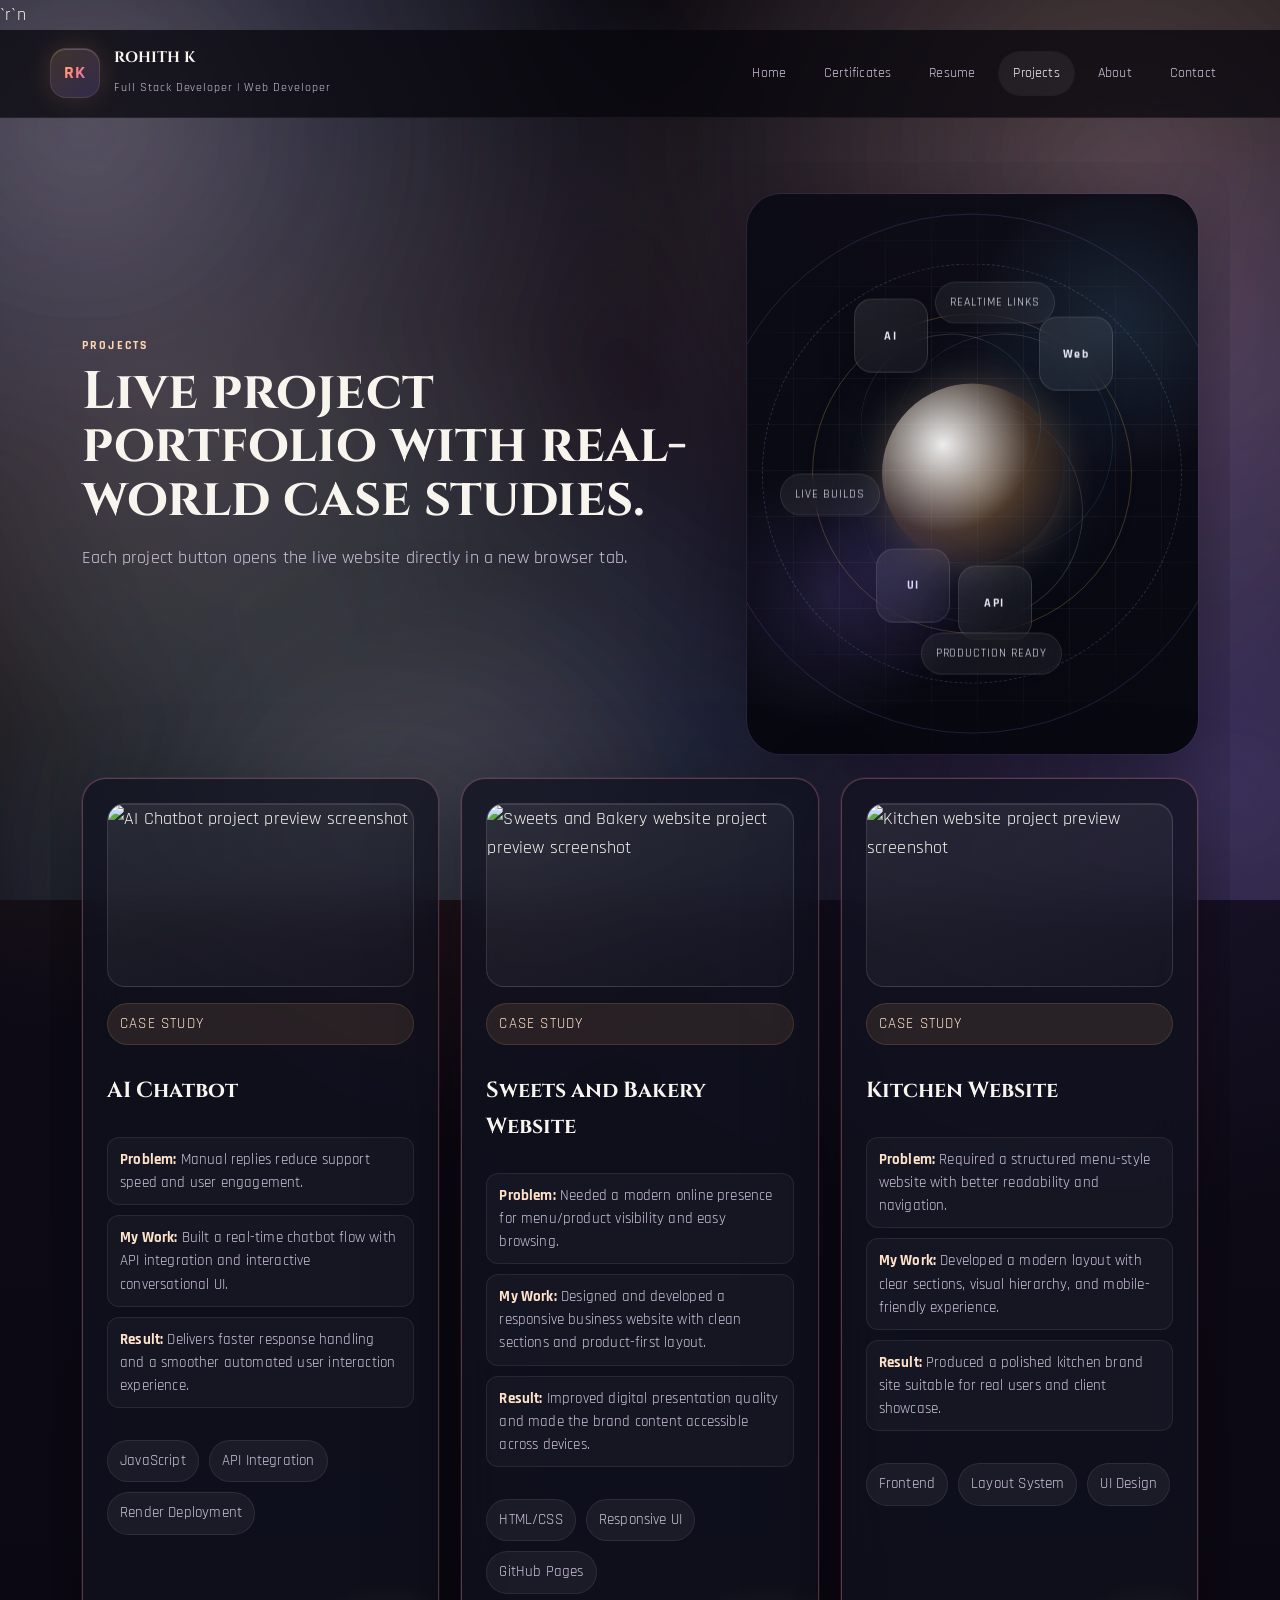
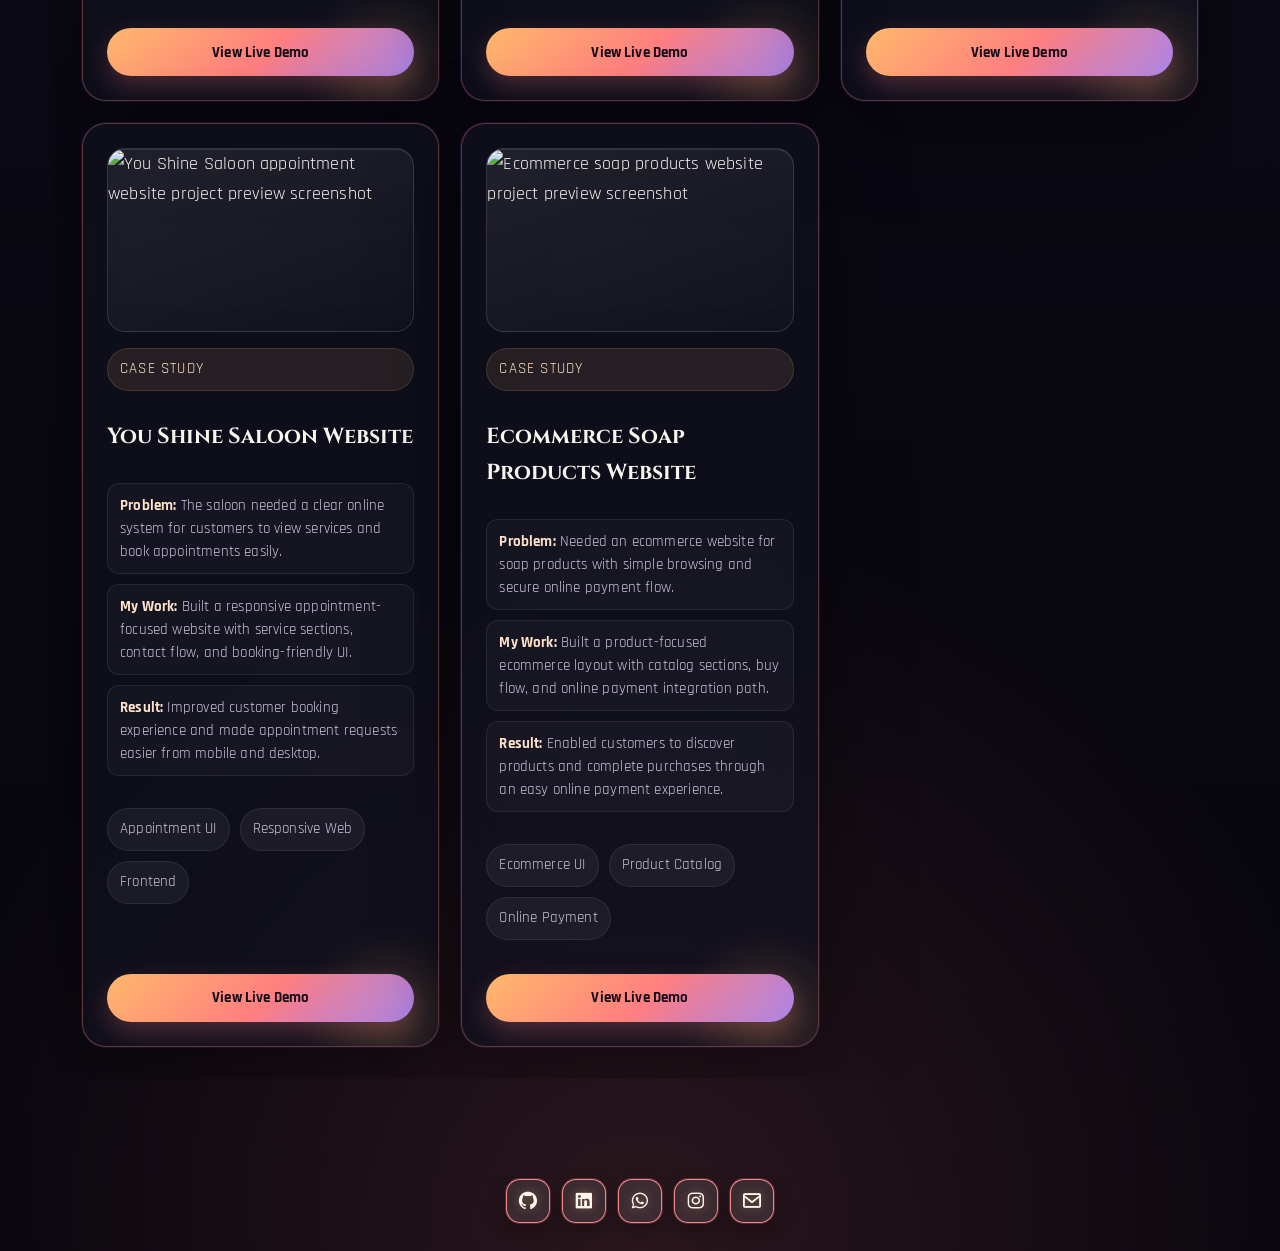
==== projects.html @ a2f6b3ea "Add files via upload" ====
<!doctype html>
<html lang="en">
<head>
  <meta charset="UTF-8" />
  <meta name="viewport" content="width=device-width, initial-scale=1.0" />
  <meta name="description" content="Rohith K projects page with interactive cards linking to live websites." />
  <title>Rohith K | Projects</title>
  <link href="https://unpkg.com/boxicons@2.1.4/css/boxicons.min.css" rel="stylesheet" />`r`n  <link rel="stylesheet" href="styles.css" />
</head>
<body data-page="projects">
  <div class="orb one"></div><div class="orb two"></div><div class="orb three"></div>
  <div class="page-shell">
    <header class="navbar"><div class="container nav-inner"><div class="brand"><div class="logo"><span>RK</span></div><div class="brand-text"><strong>Rohith K</strong><small>Full Stack Developer | Web Developer</small></div></div><nav class="nav-links"><a href="index.html" data-page="home">Home</a><a href="certificates.html" data-page="certificates">Certificates</a><a href="resume.html" data-page="resume">Resume</a><a href="projects.html" data-page="projects">Projects</a><a href="about.html" data-page="about">About</a><a href="contact.html" data-page="contact">Contact</a></nav></div></header>
    <main>
      <section class="page-panel">
        <div class="container">
          <div class="section-box glass gradient-border">
            <div class="content-grid" style="grid-template-columns:minmax(0,0.94fr) minmax(320px,0.66fr);align-items:center;">
              <div class="section-head reveal">
                <p class="eyebrow">Projects</p>
                <h2>Live project portfolio with real-world case studies.</h2>
                <p class="muted">Each project button opens the live website directly in a new browser tab.</p>
              </div>
              <div class="page-visual projects glass gradient-border reveal">
                <div class="visual-gridline"></div>
                <div class="visual-center" data-visual-center>
                  <div class="project-command">
                    <div class="project-core"></div>
                    <div class="project-track one"></div>
                    <div class="project-track two"></div>
                    <div class="project-track three"></div>
                    <div class="project-link l1"></div>
                    <div class="project-link l2"></div>
                    <div class="project-link l3"></div>
                    <div class="project-node n1"><span>AI</span></div>
                    <div class="project-node n2"><span>Web</span></div>
                    <div class="project-node n3"><span>UI</span></div>
                    <div class="project-node n4"><span>API</span></div>
                    <div class="project-chip c1">Live Builds</div>
                    <div class="project-chip c2">Realtime Links</div>
                    <div class="project-chip c3">Production Ready</div>
                  </div>
                </div>
              </div>
            </div>

            <div class="project-grid" style="margin-top:24px;">
              <article class="project-card glass reveal tilt-card">
                <div class="project-thumb">
                  <img src="assets/project-images/chatbot-screenshot.png" alt="AI Chatbot project preview screenshot" loading="lazy" />
                </div>
                <span class="status">Case Study</span>
                <h3>AI Chatbot</h3>
                <div class="case-stack">
                  <div class="case-row"><strong>Problem:</strong> Manual replies reduce support speed and user engagement.</div>
                  <div class="case-row"><strong>My Work:</strong> Built a real-time chatbot flow with API integration and interactive conversational UI.</div>
                  <div class="case-row"><strong>Result:</strong> Delivers faster response handling and a smoother automated user interaction experience.</div>
                </div>
                <div class="tech-row"><span>JavaScript</span><span>API Integration</span><span>Render Deployment</span></div>
                <a class="button button-primary" href="https://pirate-aura.onrender.com" target="_blank" rel="noreferrer">View Live Demo</a>
              </article>
              <article class="project-card glass reveal tilt-card">
                <div class="project-thumb">
                  <img src="https://image.thum.io/get/width/1200/noanimate/https://rohithgraces.github.io/renugambal/" alt="Sweets and Bakery website project preview screenshot" loading="lazy" />
                </div>
                <span class="status">Case Study</span>
                <h3>Sweets and Bakery Website</h3>
                <div class="case-stack">
                  <div class="case-row"><strong>Problem:</strong> Needed a modern online presence for menu/product visibility and easy browsing.</div>
                  <div class="case-row"><strong>My Work:</strong> Designed and developed a responsive business website with clean sections and product-first layout.</div>
                  <div class="case-row"><strong>Result:</strong> Improved digital presentation quality and made the brand content accessible across devices.</div>
                </div>
                <div class="tech-row"><span>HTML/CSS</span><span>Responsive UI</span><span>GitHub Pages</span></div>
                <a class="button button-primary" href="https://rohithgraces.github.io/renugambal/" target="_blank" rel="noreferrer">View Live Demo</a>
              </article>
              <article class="project-card glass reveal tilt-card">
                <div class="project-thumb">
                  <img src="https://image.thum.io/get/width/1200/noanimate/https://rohithgraces.github.io/kitchen/" alt="Kitchen website project preview screenshot" loading="lazy" />
                </div>
                <span class="status">Case Study</span>
                <h3>Kitchen Website</h3>
                <div class="case-stack">
                  <div class="case-row"><strong>Problem:</strong> Required a structured menu-style website with better readability and navigation.</div>
                  <div class="case-row"><strong>My Work:</strong> Developed a modern layout with clear sections, visual hierarchy, and mobile-friendly experience.</div>
                  <div class="case-row"><strong>Result:</strong> Produced a polished kitchen brand site suitable for real users and client showcase.</div>
                </div>
                <div class="tech-row"><span>Frontend</span><span>Layout System</span><span>UI Design</span></div>
                <a class="button button-primary" href="https://rohithgraces.github.io/kitchen/" target="_blank" rel="noreferrer">View Live Demo</a>
              </article>

              <article class="project-card glass reveal tilt-card">
                <div class="project-thumb">
                  <img src="https://s.wordpress.com/mshots/v1/https%3A%2F%2Frohithpirate.github.io%2Fyoushine-saloon%2F?w=1200" alt="You Shine Saloon appointment website project preview screenshot" loading="eager" fetchpriority="high" decoding="async" onerror="this.onerror=null;this.src='assets/project-images/chatbot-screenshot.png';" />
                </div>
                <span class="status">Case Study</span>
                <h3>You Shine Saloon Website</h3>
                <div class="case-stack">
                  <div class="case-row"><strong>Problem:</strong> The saloon needed a clear online system for customers to view services and book appointments easily.</div>
                  <div class="case-row"><strong>My Work:</strong> Built a responsive appointment-focused website with service sections, contact flow, and booking-friendly UI.</div>
                  <div class="case-row"><strong>Result:</strong> Improved customer booking experience and made appointment requests easier from mobile and desktop.</div>
                </div>
                <div class="tech-row"><span>Appointment UI</span><span>Responsive Web</span><span>Frontend</span></div>
                <a class="button button-primary" href="https://rohithpirate.github.io/youshine-saloon/" target="_blank" rel="noreferrer">View Live Demo</a>
              </article>

              <article class="project-card glass reveal tilt-card">
                <div class="project-thumb">
                  <img src="https://image.thum.io/get/width/1200/noanimate/https://rohithpirate.github.io/arimaa/" alt="Ecommerce soap products website project preview screenshot" loading="eager" fetchpriority="high" decoding="async" onerror="this.onerror=null;this.src='assets/project-images/chatbot-screenshot.png';" />
                </div>
                <span class="status">Case Study</span>
                <h3>Ecommerce Soap Products Website</h3>
                <div class="case-stack">
                  <div class="case-row"><strong>Problem:</strong> Needed an ecommerce website for soap products with simple browsing and secure online payment flow.</div>
                  <div class="case-row"><strong>My Work:</strong> Built a product-focused ecommerce layout with catalog sections, buy flow, and online payment integration path.</div>
                  <div class="case-row"><strong>Result:</strong> Enabled customers to discover products and complete purchases through an easy online payment experience.</div>
                </div>
                <div class="tech-row"><span>Ecommerce UI</span><span>Product Catalog</span><span>Online Payment</span></div>
                <a class="button button-primary" href="https://rohithpirate.github.io/arimaa/" target="_blank" rel="noreferrer">View Live Demo</a>
              </article>
            </div>
          </div>
        </div>
      </section>
    </main>
    <footer class="footer">
      <div class="container">
        <div class="social-row home-social-row reveal">
          <a class="social-pill social-icon social-brand github" data-tooltip="GitHub" href="https://github.com/Rohithpirate" target="_blank" rel="noreferrer" aria-label="GitHub" title="GitHub"><i class='bx bxl-github'></i></a>
          <a class="social-pill social-icon social-brand linkedin" data-tooltip="LinkedIn" href="https://www.linkedin.com/posts/rohith-k-5a004a263_learningjourney-digitalmarketing-courseracertificate-activity-7407288111245905922-uMPt?utm_source=share&utm_medium=member_android&rcm=ACoAAECcusgBt0SdhJw3xn_Azh_PcfGEHdTVLJc" target="_blank" rel="noreferrer" aria-label="LinkedIn" title="LinkedIn"><i class='bx bxl-linkedin-square'></i></a>
          <a class="social-pill social-icon social-brand whatsapp" data-tooltip="WhatsApp" href="https://wa.me/919344423438" target="_blank" rel="noreferrer" aria-label="WhatsApp" title="WhatsApp"><i class='bx bxl-whatsapp'></i></a>
          <a class="social-pill social-icon social-brand instagram" data-tooltip="Instagram" href="https://www.instagram.com/rohith__pirate?igsh=dDAweWUyNTZkNHp5" target="_blank" rel="noreferrer" aria-label="Instagram" title="Instagram"><i class='bx bxl-instagram'></i></a>
          <a class="social-pill social-icon social-brand email" data-tooltip="Email" href="mailto:rohithpirate2005@gmail.com" aria-label="Email" title="Email"><i class='bx bx-envelope'></i></a>
        </div>
      </div>
    </footer>
  </div>
  <script src="script.js"></script>
</body>
</html>
---- styles.css ----
@import url("https://fonts.googleapis.com/css2?family=Manrope:wght@400;500;600;700;800&family=Sora:wght@500;600;700;800&family=Poppins:wght@400;500;600;700&family=Plus+Jakarta+Sans:wght@500;600;700;800&family=Cinzel:wght@500;600;700&family=Rajdhani:wght@500;600;700&display=swap");

@font-face {
  font-family: "Kelt Caps Freehand";
  src: url("assets/fonts/Kelt Caps Freehand.ttf") format("truetype");
  font-weight: 400;
  font-style: normal;
  font-display: swap;
}

:root {
  --bg: #08070d;
  --bg-2: #14101f;
  --panel: rgba(17, 18, 31, 0.74);
  --panel-strong: rgba(22, 24, 41, 0.92);
  --text: #f8f5ef;
  --muted: #cfc5dd;
  --line: rgba(255, 255, 255, 0.09);
  --warm-1: #ffb86b;
  --warm-2: #ff7f7f;
  --warm-3: #9e7bff;
  --accent: linear-gradient(135deg, #ffb86b 0%, #ff7f7f 52%, #9e7bff 100%);
  --shadow: 0 24px 90px rgba(0, 0, 0, 0.42);
  --nav-height: 88px;
  --space-1: 8px;
  --space-2: 12px;
  --space-3: 16px;
  --space-4: 22px;
  --space-5: 30px;
  --space-6: 42px;
  --radius-panel: 34px;
  --radius-card: 24px;
  --radius-pill: 999px;
  --type-body: 18px;
  --type-small: 15px;
  --type-h3: clamp(1.35rem, 1.7vw, 1.6rem);
}

* { box-sizing: border-box; }
html { scroll-behavior: smooth; }
body {
  margin: 0;
  min-height: 100vh;
  color: var(--text);
  font-family: "Kelt Caps Freehand", "Rajdhani", "Manrope", "Segoe UI", "Trebuchet MS", Arial, sans-serif;
  font-size: var(--type-body);
  line-height: 1.65;
  letter-spacing: 0.01em;
  background:
    radial-gradient(circle at 12% 14%, rgba(255, 184, 107, 0.18), transparent 24%),
    radial-gradient(circle at 84% 18%, rgba(158, 123, 255, 0.16), transparent 28%),
    radial-gradient(circle at 50% 100%, rgba(255, 127, 127, 0.14), transparent 25%),
    linear-gradient(180deg, #05040a 0%, #0d0a16 38%, #07050d 100%);
  overflow-x: hidden;
}

.liquid-bg-video,
.liquid-mesh,
.cursor-trail {
  position: fixed;
  inset: 0;
  pointer-events: none;
}

.liquid-bg-video {
  width: 100%;
  height: 100%;
  object-fit: cover;
  z-index: -4;
  opacity: 0.32;
  filter: saturate(1.2) contrast(1.1) brightness(0.72);
}

.liquid-mesh {
  z-index: -3;
  overflow: hidden;
}

.liquid-mesh::before,
.liquid-mesh::after {
  content: "";
  position: absolute;
  inset: -18%;
  background:
    radial-gradient(circle at 18% 24%, rgba(150, 172, 255, 0.2), transparent 35%),
    radial-gradient(circle at 78% 26%, rgba(255, 205, 170, 0.16), transparent 34%),
    radial-gradient(circle at 36% 84%, rgba(132, 215, 255, 0.15), transparent 36%),
    radial-gradient(circle at 84% 78%, rgba(177, 148, 255, 0.14), transparent 32%);
  filter: blur(24px);
  animation: meshFlow 14s ease-in-out infinite;
}

.liquid-mesh::after {
  animation-duration: 21s;
  animation-direction: reverse;
  opacity: 0.8;
}

.cursor-trail {
  z-index: 50;
}


a { color: inherit; text-decoration: none; }
img, iframe, object { display: block; max-width: 100%; }

.orb {
  position: fixed;
  border-radius: 999px;
  filter: blur(72px);
  pointer-events: none;
  z-index: 0;
  opacity: 0.45;
  animation: floatOrb 16s ease-in-out infinite;
}
.orb.one {
  width: 320px;
  height: 320px;
  top: -70px;
  left: -80px;
  background: rgba(255, 184, 107, 0.2);
}
.orb.two {
  width: 380px;
  height: 380px;
  top: 14%;
  right: -120px;
  background: rgba(158, 123, 255, 0.2);
  animation-delay: -5s;
}
.orb.three {
  width: 420px;
  height: 420px;
  bottom: -160px;
  left: 18%;
  background: rgba(255, 127, 127, 0.18);
  animation-delay: -9s;
}

@keyframes floatOrb {
  0%, 100% { transform: translate3d(0, 0, 0) scale(1); }
  50% { transform: translate3d(24px, -18px, 0) scale(1.06); }
}

@keyframes meshFlow {
  0%, 100% { transform: translate3d(0, 0, 0) scale(1); }
  50% { transform: translate3d(3%, -4%, 0) scale(1.07); }
}

@keyframes borderColorFlow {
  0% {
    border-color: rgba(255, 120, 120, 0.62);
    box-shadow: var(--shadow), 0 0 0 1px rgba(255, 120, 120, 0.2);
  }
  25% {
    border-color: rgba(255, 190, 110, 0.62);
    box-shadow: var(--shadow), 0 0 0 1px rgba(255, 190, 110, 0.2);
  }
  50% {
    border-color: rgba(115, 205, 255, 0.62);
    box-shadow: var(--shadow), 0 0 0 1px rgba(115, 205, 255, 0.2);
  }
  75% {
    border-color: rgba(170, 130, 255, 0.62);
    box-shadow: var(--shadow), 0 0 0 1px rgba(170, 130, 255, 0.2);
  }
  100% {
    border-color: rgba(255, 120, 120, 0.62);
    box-shadow: var(--shadow), 0 0 0 1px rgba(255, 120, 120, 0.2);
  }
}

.page-shell {
  position: relative;
  z-index: 1;
}

.container {
  width: min(1180px, calc(100% - 32px));
  margin: 0 auto;
}

body[data-page="home"] .container {
  width: min(1380px, calc(100% - 12px));
}

body[data-page="home"] {
  font-family: "Kelt Caps Freehand", "Rajdhani", "Manrope", "Segoe UI", sans-serif;
}

body[data-page="home"] h1,
body[data-page="home"] h2,
body[data-page="home"] h3,
body[data-page="home"] .brand-text strong {
  font-family: "Kelt Caps Freehand", "Cinzel", "Sora", "Manrope", "Segoe UI", sans-serif;
}

body:not([data-page="home"]) {
  font-family: "Kelt Caps Freehand", "Rajdhani", "Manrope", "Segoe UI", sans-serif;
  letter-spacing: 0.01em;
  text-transform: none;
}

body:not([data-page="home"]) h1,
body:not([data-page="home"]) h2,
body:not([data-page="home"]) h3,
body:not([data-page="home"]) h4,
body:not([data-page="home"]) .brand-text strong {
  font-family: "Kelt Caps Freehand", "Cinzel", "Sora", "Manrope", "Segoe UI", sans-serif;
  letter-spacing: normal;
}

body[data-page="home"] .home-identity h1 {
  text-transform: none;
  letter-spacing: 0.08em;
  font-family: "Kelt Caps Freehand", "Cinzel", "Sora", "Rajdhani", sans-serif;
  font-weight: 800;
  font-size: clamp(2.7rem, 6vw, 4.5rem);
  line-height: 0.95;
  text-shadow: 0 8px 24px rgba(158, 123, 255, 0.18);
}

.glass {
  background: var(--panel);
  border: 1.4px solid rgba(255, 132, 132, 0.34);
  backdrop-filter: blur(22px);
  box-shadow: var(--shadow), 0 0 0 1px rgba(158, 123, 255, 0.12);
  animation: borderColorFlow 8s linear infinite;
}

.gradient-border {
  position: relative;
  border-radius: inherit;
}
.gradient-border::before {
  display: none;
}

.navbar {
  position: sticky;
  top: 0;
  z-index: 30;
  height: var(--nav-height);
  background: rgba(8, 7, 14, 0.76);
  border-bottom: 1px solid rgba(255, 255, 255, 0.06);
  backdrop-filter: blur(20px);
}

.nav-inner {
  height: 100%;
  display: flex;
  align-items: center;
  justify-content: space-between;
  gap: 16px;
}

.brand {
  display: flex;
  align-items: center;
  gap: 14px;
  min-width: 0;
}

.logo {
  width: 50px;
  height: 50px;
  border-radius: 16px;
  display: grid;
  place-items: center;
  font-weight: 800;
  letter-spacing: 1px;
  background: linear-gradient(145deg, rgba(255, 184, 107, 0.18), rgba(158, 123, 255, 0.2));
  border: 1px solid rgba(255, 255, 255, 0.09);
  box-shadow: inset 0 1px 0 rgba(255, 255, 255, 0.18), 0 0 28px rgba(255, 184, 107, 0.16);
}

.logo span {
  background: var(--accent);
  -webkit-background-clip: text;
  -webkit-text-fill-color: transparent;
}

.brand-text strong {
  display: block;
  font-size: 15px;
  letter-spacing: 0.12em;
  text-transform: uppercase;
}

.brand-text small {
  color: var(--muted);
  font-size: 12px;
  letter-spacing: 0.08em;
}

.nav-links {
  display: flex;
  align-items: center;
  flex-wrap: wrap;
  justify-content: flex-end;
  gap: 10px;
}

.nav-links a {
  padding: 10px 14px;
  border-radius: 999px;
  color: var(--muted);
  font-size: 14px;
  transition: 180ms ease;
}

.nav-links a:hover,
.nav-links a.active {
  color: var(--text);
  background: rgba(255, 255, 255, 0.06);
  box-shadow: 0 0 0 1px rgba(255, 255, 255, 0.05);
}

main {
  padding: var(--space-4) 0 56px;
}

.page-panel {
  min-height: calc(100vh - var(--nav-height) - 24px);
  display: flex;
  align-items: center;
  padding: var(--space-5) 0 var(--space-5);
}

body:not([data-page="home"]) .page-panel {
  align-items: flex-start;
  padding-top: var(--space-4);
  min-height: auto;
}

.section-box {
  width: 100%;
  border-radius: var(--radius-panel);
  padding: 32px;
  position: relative;
  overflow: hidden;
  animation: panelEnter 520ms ease;
  border: none;
  background: transparent;
  box-shadow: none;
  backdrop-filter: none;
}

body[data-page="home"] .section-box {
  min-height: calc(100vh - var(--nav-height) - 88px);
  padding: 28px;
  display: flex;
  flex-direction: column;
}

.section-box::after {
  content: "";
  position: absolute;
  inset: auto -30% -35% auto;
  width: 340px;
  height: 340px;
  border-radius: 999px;
  background: radial-gradient(circle, rgba(255, 184, 107, 0.15), transparent 65%);
  filter: blur(18px);
  pointer-events: none;
}

@keyframes panelEnter {
  from {
    opacity: 0;
    transform: translateY(24px) scale(0.985);
  }
  to {
    opacity: 1;
    transform: translateY(0) scale(1);
  }
}

.eyebrow {
  margin: 0 0 10px;
  color: #ffd7b0;
  text-transform: uppercase;
  letter-spacing: 0.18em;
  font-size: 12px;
  font-weight: 700;
}

h1, h2, h3, p { margin-top: 0; }
h1 {
  font-family: "Sora", "Manrope", "Segoe UI", sans-serif;
  font-size: clamp(2.8rem, 7vw, 5.6rem);
  line-height: 0.96;
  margin-bottom: var(--space-3);
  letter-spacing: -0.05em;
}
h2 {
  font-family: "Sora", "Manrope", "Segoe UI", sans-serif;
  font-size: clamp(2rem, 4.6vw, 3.3rem);
  line-height: 1.02;
  margin-bottom: var(--space-3);
  letter-spacing: -0.04em;
}
h3 {
  font-family: "Sora", "Manrope", "Segoe UI", sans-serif;
  font-size: var(--type-h3);
  margin-bottom: var(--space-2);
}
p { margin-bottom: var(--space-3); }

.muted {
  color: var(--muted);
  line-height: 1.7;
  font-size: var(--type-body);
}

.gradient-text {
  background: var(--accent);
  -webkit-background-clip: text;
  -webkit-text-fill-color: transparent;
  text-shadow: 0 0 24px rgba(255, 184, 107, 0.22);
}

.hero-grid,
.content-grid,
.about-layout,
.contact-grid,
.resume-grid,
.project-grid,
.certificate-grid {
  display: grid;
  gap: var(--space-4);
}

.hero-grid,
.about-layout {
  grid-template-columns: minmax(0, 1.1fr) minmax(320px, 0.9fr);
  align-items: stretch;
}

.contact-grid {
  grid-template-columns: minmax(0, 0.95fr) minmax(300px, 0.75fr);
}

.resume-grid {
  grid-template-columns: repeat(2, minmax(0, 1fr));
}

.project-grid {
  grid-template-columns: repeat(3, minmax(0, 1fr));
}

.certificate-grid {
  grid-template-columns: repeat(2, minmax(0, 1fr));
}

.hero-copy {
  padding: 10px 2px 10px 0;
  display: flex;
  flex-direction: column;
  justify-content: center;
}

body[data-page="home"] .hero-copy > * {
  opacity: 0;
  transform: translateY(20px);
  animation: heroTextIn 720ms ease forwards;
}

body[data-page="home"] .hero-copy > *:nth-child(1) { animation-delay: 120ms; }
body[data-page="home"] .hero-copy > *:nth-child(2) { animation-delay: 220ms; }
body[data-page="home"] .hero-copy > *:nth-child(3) { animation-delay: 340ms; }
body[data-page="home"] .hero-copy > *:nth-child(4) { animation-delay: 460ms; }
body[data-page="home"] .hero-copy > *:nth-child(5) { animation-delay: 580ms; }

.typing {
  display: inline-flex;
  align-items: center;
  gap: 10px;
  font-size: clamp(1rem, 2vw, 1.28rem);
  color: #f7d8bd;
  min-height: 32px;
}

.typing-role::after {
  content: "";
  width: 2px;
  height: 1.1em;
  display: inline-block;
  margin-left: 8px;
  background: rgba(255, 255, 255, 0.7);
  animation: blink 1s steps(1) infinite;
  vertical-align: middle;
}

@keyframes blink {
  50% { opacity: 0; }
}

.cta-row,
.social-row,
.skill-pills,
.contact-links,
.resume-actions,
.meta-row,
.page-tags {
  display: flex;
  flex-wrap: wrap;
  gap: 12px;
}

.button {
  display: inline-flex;
  align-items: center;
  justify-content: center;
  border: 0;
  cursor: pointer;
  border-radius: var(--radius-pill);
  min-height: 48px;
  padding: 0 22px;
  font-size: 0.95rem;
  font-weight: 700;
  line-height: 1;
  letter-spacing: 0.01em;
  transition: transform 180ms ease, box-shadow 180ms ease, background 180ms ease;
}
.button:hover { transform: translateY(-2px); }
.button-primary {
  color: #140b18;
  background: var(--accent);
  box-shadow: 0 10px 24px rgba(255, 127, 127, 0.25);
}
.button-secondary {
  color: var(--text);
  background: rgba(255, 255, 255, 0.07);
  border: 1px solid rgba(255, 255, 255, 0.07);
}
.button-ghost {
  color: #ffe7cf;
  background: rgba(255, 184, 107, 0.08);
  border: 1px solid rgba(255, 184, 107, 0.18);
}

.social-pill,
.skill-pill,
.info-pill,
.tag-pill {
  display: inline-flex;
  align-items: center;
  min-height: 40px;
  padding: 0 14px;
  border-radius: var(--radius-pill);
  background: rgba(255, 255, 255, 0.05);
  border: 1px solid rgba(255, 255, 255, 0.08);
  color: var(--muted);
  font-size: var(--type-small);
  transition: 180ms ease;
}

.social-pill:hover,
.skill-pill:hover,
.info-pill:hover,
.tag-pill:hover {
  color: var(--text);
  transform: translateY(-2px);
  background: rgba(255, 255, 255, 0.08);
}

body[data-page="contact"] .contact-links {
  flex-direction: column;
  align-items: flex-start;
  gap: 12px;
}

body[data-page="contact"] .contact-links .social-pill {
  min-height: 54px;
  padding: 0 22px;
  min-width: 230px;
  gap: 12px;
  font-size: 1.05rem;
  letter-spacing: 0.04em;
}

body[data-page="contact"] .contact-links .social-pill i {
  font-size: 1.22rem;
}

body[data-page="contact"] .contact-links .social-pill span {
  line-height: 1.2;
}

.social-pill.social-icon {
  width: 44px;
  min-width: 44px;
  height: 44px;
  min-height: 44px;
  padding: 0;
  justify-content: center;
  border-radius: 14px;
}

.social-pill.social-icon i {
  font-size: 1.35rem;
  line-height: 1;
  color: #fff7ef;
  text-shadow: 0 0 10px rgba(255, 184, 107, 0.35);
}

.social-brand {
  position: relative;
}

.social-brand::after {
  content: attr(data-tooltip);
  position: absolute;
  left: 50%;
  bottom: calc(100% + 8px);
  transform: translateX(-50%) translateY(6px);
  padding: 5px 9px;
  border-radius: 8px;
  border: 1px solid rgba(255, 255, 255, 0.12);
  background: rgba(8, 8, 16, 0.92);
  color: #f4ede4;
  font-size: 12px;
  white-space: nowrap;
  opacity: 0;
  pointer-events: none;
  transition: opacity 180ms ease, transform 180ms ease;
}

.social-brand:hover::after {
  opacity: 1;
  transform: translateX(-50%) translateY(0);
}

.social-brand.github:hover {
  border-color: rgba(120, 120, 120, 0.9);
  background: rgba(46, 46, 46, 0.25);
  box-shadow: 0 0 0 1px rgba(120, 120, 120, 0.25), 0 10px 24px rgba(0, 0, 0, 0.2);
}

.social-brand.linkedin:hover {
  border-color: rgba(10, 102, 194, 0.95);
  background: rgba(10, 102, 194, 0.22);
  box-shadow: 0 0 0 1px rgba(10, 102, 194, 0.25), 0 10px 24px rgba(10, 102, 194, 0.16);
}

.social-brand.whatsapp:hover {
  border-color: rgba(37, 211, 102, 0.95);
  background: rgba(37, 211, 102, 0.2);
  box-shadow: 0 0 0 1px rgba(37, 211, 102, 0.25), 0 10px 24px rgba(37, 211, 102, 0.14);
}

body:not([data-page="home"]) .social-pill.social-brand.linkedin:is(:hover, :focus-visible, :active) {
  border-color: rgba(10, 102, 194, 0.95);
  background: rgba(10, 102, 194, 0.22);
  box-shadow: 0 0 0 1px rgba(10, 102, 194, 0.25), 0 10px 24px rgba(10, 102, 194, 0.16);
}

body:not([data-page="home"]) .social-pill.social-brand.whatsapp:is(:hover, :focus-visible, :active) {
  border-color: rgba(37, 211, 102, 0.95);
  background: rgba(37, 211, 102, 0.2);
  box-shadow: 0 0 0 1px rgba(37, 211, 102, 0.25), 0 10px 24px rgba(37, 211, 102, 0.14);
}

body:not([data-page="home"]) .social-pill.social-brand.instagram:is(:hover, :focus-visible, :active) {
  border-color: rgba(225, 48, 108, 0.95);
  background: linear-gradient(135deg, rgba(245, 133, 41, 0.24), rgba(225, 48, 108, 0.24), rgba(131, 58, 180, 0.24));
  box-shadow: 0 0 0 1px rgba(225, 48, 108, 0.22), 0 10px 24px rgba(131, 58, 180, 0.16);
}

body:not([data-page="home"]) .social-pill.social-brand.telegram:is(:hover, :focus-visible, :active) {
  border-color: rgba(0, 136, 204, 0.95);
  background: rgba(0, 136, 204, 0.22);
  box-shadow: 0 0 0 1px rgba(0, 136, 204, 0.25), 0 10px 24px rgba(0, 136, 204, 0.16);
}

body:not([data-page="home"]) .social-pill.social-brand.email:is(:hover, :focus-visible, :active) {
  border-color: rgba(234, 67, 53, 0.95);
  background: rgba(234, 67, 53, 0.28);
  box-shadow: 0 0 0 1px rgba(234, 67, 53, 0.25), 0 10px 24px rgba(234, 67, 53, 0.14);
  color: #ffe9e6;
}

body:not([data-page="home"]) .social-pill.social-brand.email:is(:hover, :focus-visible, :active) i {
  color: #ffe9e6;
}

.social-brand.instagram:hover {
  border-color: rgba(225, 48, 108, 0.95);
  background:
    linear-gradient(135deg, rgba(245, 133, 41, 0.24), rgba(225, 48, 108, 0.24), rgba(131, 58, 180, 0.24));
  box-shadow: 0 0 0 1px rgba(225, 48, 108, 0.22), 0 10px 24px rgba(131, 58, 180, 0.16);
}

body[data-page="home"] .social-row .social-pill:not(.social-icon) {
  gap: 8px;
  padding: 0 16px;
  border: 1.6px solid rgba(255, 72, 72, 0.9);
  box-shadow: 0 0 0 1px rgba(255, 72, 72, 0.18), 0 10px 22px rgba(255, 72, 72, 0.12);
}

body:not([data-page="home"]) .social-row .social-pill:not(.social-icon) {
  gap: 8px;
  padding: 0 16px;
  border: 1.6px solid rgba(255, 72, 72, 0.9);
  box-shadow: 0 0 0 1px rgba(255, 72, 72, 0.18), 0 10px 22px rgba(255, 72, 72, 0.12);
}

body:not([data-page="home"]) .social-row .social-pill.social-icon {
  background: rgba(255, 255, 255, 0.1);
  border-color: rgba(255, 142, 142, 0.95);
  box-shadow: 0 0 0 1px rgba(255, 142, 142, 0.22), 0 10px 20px rgba(0, 0, 0, 0.25);
}

body[data-page="certificates"] .social-row .social-pill.social-icon {
  border-width: 2.4px;
  border-color: rgba(149, 112, 28, 0.95);
  box-shadow: 0 0 0 1px rgba(149, 112, 28, 0.24), 0 10px 20px rgba(0, 0, 0, 0.25);
}

body[data-page="resume"] .social-row .social-pill.social-icon {
  border-width: 2.4px;
  border-color: rgba(27, 58, 138, 0.95);
  box-shadow: 0 0 0 1px rgba(27, 58, 138, 0.24), 0 10px 20px rgba(0, 0, 0, 0.25);
}

body[data-page="about"] .social-row .social-pill.social-icon {
  border: 2.8px solid rgba(28, 102, 72, 0.96);
  box-shadow: 0 0 0 1px rgba(28, 102, 72, 0.32), 0 10px 20px rgba(0, 0, 0, 0.25);
}

body[data-page="home"] .social-row .social-pill:not(.social-icon) i {
  font-size: 1.15rem;
  line-height: 1;
}

.home-social-row {
  margin-top: auto;
  padding-top: 14px;
  justify-content: center;
}

.hero-visual,
.page-visual {
  min-height: 560px;
  border-radius: 34px;
  position: relative;
  overflow: hidden;
  border: none;
  background:
    radial-gradient(circle at center, rgba(255, 184, 107, 0.12), transparent 24%),
    radial-gradient(circle at 68% 32%, rgba(158, 123, 255, 0.14), transparent 25%),
    linear-gradient(180deg, rgba(15, 13, 24, 0.95), rgba(7, 7, 14, 0.98));
}

body[data-page="home"] .hero-visual {
  min-height: 620px;
  border-radius: 22px;
}

body[data-page="home"] .hero-grid {
  gap: 46px;
}

body[data-page="home"] .hero-copy {
  padding: 24px 8px 24px 8px;
}

.home-layout {
  display: grid;
  grid-template-columns: minmax(0, 1fr) minmax(360px, 0.95fr);
  gap: 26px;
  align-items: stretch;
  min-height: 760px;
  padding: 14px;
  border-radius: 24px;
}

.home-identity,
.home-visual-shell {
  border-radius: 26px;
  border: 1px solid rgba(255, 255, 255, 0.08);
  background: rgba(15, 16, 30, 0.72);
  box-shadow: 0 20px 56px rgba(0, 0, 0, 0.3);
}

.home-identity {
  padding: 38px 36px;
  display: flex;
  flex-direction: column;
  gap: 18px;
}

.home-identity .muted {
  max-width: 56ch;
  margin: 6px 0 0;
}

.home-actions {
  margin-top: 10px;
  gap: 14px;
}

.home-tagline {
  margin: -2px 0 6px;
  font-family: "Sora", "Manrope", "Segoe UI", sans-serif;
  font-size: clamp(1.05rem, 1.6vw, 1.35rem);
  line-height: 1.35;
  letter-spacing: -0.01em;
  color: #f4ddc6;
  max-width: 34ch;
}

.home-metrics {
  display: grid;
  grid-template-columns: repeat(3, minmax(0, 1fr));
  gap: 14px;
  margin-top: 14px;
}

.metric-item {
  border-radius: 12px;
  padding: 16px 12px;
  border: 1px solid rgba(255, 255, 255, 0.08);
  background: rgba(255, 255, 255, 0.03);
  text-align: center;
}

.metric-item strong {
  display: block;
  font-family: "Sora", "Manrope", "Segoe UI", sans-serif;
  font-size: 1.25rem;
  color: #ffe3cd;
}

.metric-item span {
  color: var(--muted);
  font-size: 0.84rem;
}

.home-visual-shell {
  padding: 16px;
}

.home-visual-shell .hero-visual {
  min-height: 100%;
}

.home-service-grid {
  display: grid;
  grid-template-columns: repeat(3, minmax(0, 1fr));
  gap: 16px;
  margin-top: 22px;
}

.home-skills-panel {
  margin-top: 16px;
  border-radius: 18px;
  padding: 18px 16px;
  border: 1px solid rgba(255, 255, 255, 0.08);
  background: rgba(255, 255, 255, 0.03);
}

.home-skills-panel h3 {
  margin: 0 0 12px;
}

.skill-bars {
  display: grid;
  gap: 12px;
}

.skill-bar-item {
  display: grid;
  gap: 7px;
}

.skill-bar-head {
  display: flex;
  align-items: center;
  justify-content: space-between;
  gap: 10px;
  color: #f4e7d8;
  font-size: 0.92rem;
}

.skill-bar-head strong {
  color: #ffd9b8;
  font-size: 0.86rem;
}

.skill-bar-track {
  height: 9px;
  border-radius: 999px;
  background: rgba(255, 255, 255, 0.08);
  overflow: hidden;
}

.skill-bar-fill {
  display: block;
  width: 0;
  height: 100%;
  border-radius: 999px;
  background: linear-gradient(90deg, rgba(255, 184, 107, 0.95), rgba(255, 127, 127, 0.9), rgba(158, 123, 255, 0.9));
  box-shadow: 0 0 12px rgba(255, 127, 127, 0.22);
  transition: width 900ms cubic-bezier(0.22, 1, 0.36, 1);
}

.service-tile {
  border-radius: 16px;
  padding: 18px 16px;
  border: 1px solid rgba(255, 255, 255, 0.08);
  background: rgba(255, 255, 255, 0.03);
}

.home-service-grid .service-tile:nth-child(1) {
  border-color: rgba(255, 120, 120, 0.9);
  box-shadow: 0 0 0 1px rgba(255, 120, 120, 0.2), 0 12px 24px rgba(255, 120, 120, 0.1);
}

.home-service-grid .service-tile:nth-child(2) {
  border-color: rgba(90, 190, 255, 0.9);
  box-shadow: 0 0 0 1px rgba(90, 190, 255, 0.2), 0 12px 24px rgba(90, 190, 255, 0.1);
}

.home-service-grid .service-tile:nth-child(3) {
  border-color: rgba(182, 132, 255, 0.9);
  box-shadow: 0 0 0 1px rgba(182, 132, 255, 0.2), 0 12px 24px rgba(182, 132, 255, 0.1);
}

.service-tile strong {
  display: block;
  margin-bottom: 8px;
  color: #ffe3cd;
  font-size: 1rem;
}

.service-tile span {
  color: var(--muted);
  font-size: 0.9rem;
  line-height: 1.55;
}

body[data-page="home"] .hero-visual {
  background:
    radial-gradient(circle at 50% 45%, rgba(255, 184, 107, 0.14), transparent 18%),
    radial-gradient(circle at 72% 24%, rgba(158, 123, 255, 0.18), transparent 22%),
    radial-gradient(circle at 18% 78%, rgba(84, 188, 255, 0.1), transparent 22%),
    linear-gradient(180deg, rgba(14, 12, 24, 0.98), rgba(6, 7, 15, 1));
}

.hero-visual::before,
.page-visual::before {
  content: "";
  position: absolute;
  inset: 12% 12% auto auto;
  width: 180px;
  height: 180px;
  background: radial-gradient(circle, rgba(255, 255, 255, 0.12), transparent 70%);
  filter: blur(8px);
  animation: floatOrb 10s ease-in-out infinite;
}

.hero-visual::after,
.page-visual::after {
  content: "";
  position: absolute;
  inset: auto auto 12% 10%;
  width: 220px;
  height: 220px;
  background: radial-gradient(circle, rgba(158, 123, 255, 0.14), transparent 68%);
  filter: blur(12px);
  animation: floatOrb 13s ease-in-out infinite reverse;
}

.hero-gridline,
.visual-gridline {
  position: absolute;
  inset: 0;
  background-image:
    linear-gradient(rgba(255, 255, 255, 0.04) 1px, transparent 1px),
    linear-gradient(90deg, rgba(255, 255, 255, 0.04) 1px, transparent 1px);
  background-size: 46px 46px;
  mask-image: radial-gradient(circle at center, black 48%, transparent 84%);
}

.hero-center,
.visual-center {
  position: absolute;
  inset: 0;
  display: grid;
  place-items: center;
  perspective: 1200px;
  transition: transform 220ms ease;
}

body[data-page="home"] .hero-center {
  transform-style: preserve-3d;
}

.ring,
.ring-two,
.ring-three,
.core,
.node,
.visual-sphere,
.visual-ring,
.visual-ring-two,
.visual-ring-three {
  position: absolute;
  border-radius: 999px;
}

.ring,
.visual-ring {
  width: 340px;
  height: 340px;
  border: 2px solid var(--ring-one-color, rgba(255, 184, 107, 0.34));
  translate: var(--ring-one-x, 0px) var(--ring-one-y, 0px);
  box-shadow: 0 0 24px var(--ring-one-glow, rgba(255, 184, 107, 0.08));
  animation: spin 16s linear infinite;
  transition: border-color 180ms ease, box-shadow 180ms ease, translate 180ms ease;
}

.ring-two,
.visual-ring-two {
  width: 260px;
  height: 260px;
  border: 2px solid var(--ring-two-color, rgba(158, 123, 255, 0.28));
  translate: var(--ring-two-x, 0px) var(--ring-two-y, 0px);
  box-shadow: 0 0 24px var(--ring-two-glow, rgba(158, 123, 255, 0.08));
  animation: spinReverse 12s linear infinite;
  transition: border-color 180ms ease, box-shadow 180ms ease, translate 180ms ease;
}

.ring-three,
.visual-ring-three {
  width: 460px;
  height: 460px;
  border: 1px dashed var(--ring-three-color, rgba(255, 127, 127, 0.28));
  translate: var(--ring-three-x, 0px) var(--ring-three-y, 0px);
  box-shadow: 0 0 24px var(--ring-three-glow, rgba(255, 127, 127, 0.06));
  animation: spin 24s linear infinite;
  transition: border-color 180ms ease, box-shadow 180ms ease, translate 180ms ease;
}

.ring-four,
.ring-five,
.energy-orbit,
.energy-orbit-two,
.signal-line,
.signal-line.two,
.beam,
.beam.two,
.beam.three,
.particle-cloud,
.particle,
.skill-orbit,
.skill-chip {
  position: absolute;
}

.ring-four,
.ring-five,
.energy-orbit,
.energy-orbit-two,
.signal-line,
.signal-line.two,
.particle,
.skill-orbit {
  border-radius: 999px;
}

.ring-four {
  width: 520px;
  height: 520px;
  border: 1px solid var(--ring-four-color, rgba(145, 198, 255, 0.14));
  translate: var(--ring-four-x, 0px) var(--ring-four-y, 0px);
  box-shadow: 0 0 24px var(--ring-four-glow, rgba(145, 198, 255, 0.06));
  animation: spinReverse 28s linear infinite;
  transition: border-color 180ms ease, box-shadow 180ms ease, translate 180ms ease;
}

.ring-five {
  width: 210px;
  height: 210px;
  border: 1px dashed var(--ring-five-color, rgba(255, 255, 255, 0.18));
  translate: var(--ring-five-x, 0px) var(--ring-five-y, 0px);
  box-shadow: 0 0 24px var(--ring-five-glow, rgba(255, 255, 255, 0.08));
  animation: spin 10s linear infinite;
  transition: border-color 180ms ease, box-shadow 180ms ease, translate 180ms ease;
}

.core,
.visual-sphere {
  width: 180px;
  height: 180px;
  background:
    radial-gradient(circle at 36% 34%, rgba(255, 255, 255, 0.9), rgba(255, 184, 107, 0.16) 56%, rgba(10, 8, 20, 0.95) 100%);
  box-shadow: 0 0 30px rgba(255, 184, 107, 0.2), 0 0 80px rgba(158, 123, 255, 0.16);
  animation: pulseCore 5.2s ease-in-out infinite;
  z-index: 2;
}

body[data-page="home"] .core {
  width: 200px;
  height: 200px;
  box-shadow:
    0 0 34px rgba(255, 184, 107, 0.24),
    0 0 90px rgba(158, 123, 255, 0.18),
    0 0 140px rgba(84, 188, 255, 0.08);
}

.core-symbol {
  position: absolute;
  width: 104px;
  height: 104px;
  z-index: 3;
  animation: spin 20s linear infinite;
  display: grid;
  place-items: center;
}

.core-symbol::before,
.core-symbol::after {
  content: "";
  position: absolute;
  inset: 0;
  border-radius: 24px;
}

.core-symbol::before {
  border: 1px solid rgba(226, 235, 255, 0.72);
  transform: rotate(45deg);
  box-shadow:
    0 0 18px rgba(255, 255, 255, 0.12),
    inset 0 0 18px rgba(255, 255, 255, 0.08);
}

.core-symbol::after {
  inset: 20px;
  border: 1px solid rgba(139, 196, 255, 0.56);
  transform: rotate(-18deg);
  box-shadow: 0 0 18px rgba(104, 168, 255, 0.18);
}

.core-symbol span,
.core-symbol span::before,
.core-symbol span::after {
  position: absolute;
  content: "";
  display: block;
}

.core-symbol span {
  inset: 50% auto auto 50%;
  width: 48px;
  height: 1px;
  background: linear-gradient(90deg, rgba(255,255,255,0.1), rgba(235,242,255,0.9), rgba(255,255,255,0.1));
  transform: translate(-50%, -50%);
  box-shadow: 0 0 14px rgba(182, 220, 255, 0.12);
}

.core-symbol span::before {
  width: 1px;
  height: 48px;
  left: 50%;
  top: 50%;
  transform: translate(-50%, -50%);
  background: linear-gradient(180deg, rgba(255,255,255,0.1), rgba(235,242,255,0.9), rgba(255,255,255,0.1));
}

.core-symbol span::after {
  width: 10px;
  height: 10px;
  border-radius: 999px;
  left: 50%;
  top: 50%;
  transform: translate(-50%, -50%);
  background: linear-gradient(135deg, rgba(142, 210, 255, 0.98), rgba(177, 151, 255, 0.98));
  box-shadow:
    0 0 14px rgba(120, 196, 255, 0.34),
    0 0 28px rgba(177, 151, 255, 0.2);
}

.core-symbol strong {
  position: relative;
  z-index: 4;
  font-size: 1.42rem;
  letter-spacing: 0.14em;
  text-indent: 0.14em;
  font-weight: 900;
  font-family: "Segoe UI", "Trebuchet MS", Arial, sans-serif;
  background: linear-gradient(180deg, rgba(255,255,255,1), rgba(214, 226, 255, 0.94) 45%, rgba(141, 206, 255, 0.88) 100%);
  -webkit-background-clip: text;
  -webkit-text-fill-color: transparent;
  text-shadow:
    0 0 12px rgba(214, 226, 255, 0.18),
    0 0 30px rgba(141, 206, 255, 0.14);
}

.core-glow {
  position: absolute;
  width: 300px;
  height: 300px;
  border-radius: 999px;
  background: radial-gradient(circle, rgba(255, 184, 107, 0.16), rgba(158, 123, 255, 0.08) 45%, transparent 72%);
  filter: blur(12px);
  z-index: 1;
  animation: pulseAura 6.4s ease-in-out infinite;
}

.energy-orbit {
  width: 120px;
  height: 120px;
  border: 1px solid rgba(84, 188, 255, 0.22);
  top: 19%;
  left: 20%;
  animation: spin 8s linear infinite;
}

.energy-orbit-two {
  width: 154px;
  height: 154px;
  border: 1px solid rgba(255, 184, 107, 0.2);
  bottom: 18%;
  right: 18%;
  animation: spinReverse 9s linear infinite;
}

.signal-line {
  width: 220px;
  height: 220px;
  border-top: 1px solid rgba(255, 255, 255, 0.12);
  border-right: 1px solid rgba(84, 188, 255, 0.14);
  top: 20%;
  right: 16%;
  transform: rotate(16deg);
  opacity: 0.7;
}

.signal-line.two {
  width: 260px;
  height: 260px;
  top: auto;
  bottom: 17%;
  left: 12%;
  border-top-color: rgba(255, 184, 107, 0.14);
  border-right-color: rgba(255, 255, 255, 0.08);
  transform: rotate(-22deg);
}

.beam {
  width: 340px;
  height: 22px;
  top: 18%;
  left: 14%;
  transform: rotate(-18deg);
  background: linear-gradient(90deg, transparent, rgba(84, 188, 255, 0.26), transparent);
  filter: blur(10px);
  opacity: 0.8;
  animation: beamShift 8s ease-in-out infinite;
}

.beam.two {
  top: 62%;
  left: auto;
  right: 10%;
  width: 280px;
  background: linear-gradient(90deg, transparent, rgba(255, 184, 107, 0.24), transparent);
  transform: rotate(24deg);
  animation-delay: -2.5s;
}

.beam.three {
  top: 44%;
  left: 4%;
  width: 240px;
  background: linear-gradient(90deg, transparent, rgba(176, 168, 255, 0.18), transparent);
  transform: rotate(74deg);
  animation-delay: -4.2s;
}

.particle-cloud {
  inset: 0;
  pointer-events: none;
}

.particle {
  width: 6px;
  height: 6px;
  background: rgba(255, 255, 255, 0.7);
  box-shadow: 0 0 14px rgba(255, 255, 255, 0.18);
  animation: particleFloat 7s ease-in-out infinite;
}

.particle.p1 { top: 24%; left: 18%; animation-delay: -1.4s; }
.particle.p2 { top: 28%; right: 22%; width: 4px; height: 4px; animation-delay: -3s; }
.particle.p3 { top: 42%; left: 14%; width: 5px; height: 5px; animation-delay: -4.2s; }
.particle.p4 { top: 20%; left: 62%; width: 3px; height: 3px; animation-delay: -2.7s; }
.particle.p5 { bottom: 24%; right: 18%; animation-delay: -5s; }
.particle.p6 { bottom: 28%; left: 26%; width: 4px; height: 4px; animation-delay: -2.2s; }
.particle.p7 { top: 58%; right: 30%; width: 3px; height: 3px; animation-delay: -6.2s; }
.particle.p8 { top: 34%; left: 72%; width: 5px; height: 5px; animation-delay: -3.7s; }
.particle.p9 { bottom: 18%; left: 50%; width: 4px; height: 4px; animation-delay: -1.8s; }
.particle.p10 { top: 50%; left: 10%; width: 3px; height: 3px; animation-delay: -5.6s; }
.particle.p11 { top: 16%; right: 32%; width: 4px; height: 4px; animation-delay: -4.8s; }
.particle.p12 { bottom: 34%; right: 12%; width: 5px; height: 5px; animation-delay: -2.9s; }

.skill-orbit {
  width: 100%;
  height: 100%;
  inset: 0;
  animation: spinReverse 24s linear infinite;
}

.skill-chip {
  position: absolute;
  padding: 10px 14px;
  border-radius: 999px;
  background: rgba(255, 255, 255, 0.06);
  border: 1px solid rgba(255, 255, 255, 0.1);
  color: #e8e6f2;
  font-size: 12px;
  letter-spacing: 0.06em;
  text-transform: uppercase;
  backdrop-filter: blur(10px);
  box-shadow: 0 16px 30px rgba(0, 0, 0, 0.22);
}

.skill-chip.s1 { top: 14%; left: 20%; }
.skill-chip.s2 { top: 18%; right: 12%; }
.skill-chip.s3 { bottom: 18%; left: 16%; }
.skill-chip.s4 { bottom: 14%; right: 20%; }
.skill-chip.s5 { top: 46%; right: 4%; }
.skill-chip.s6 { top: 44%; left: 4%; }

.node {
  width: 18px;
  height: 18px;
  background: #ffd0a0;
  box-shadow: 0 0 18px rgba(255, 184, 107, 0.45);
  z-index: 3;
  animation: floatNode 5.4s ease-in-out infinite;
}
.n1 { top: 18%; left: 50%; }
.n2 { top: 33%; right: 23%; background: #d9c2ff; box-shadow: 0 0 18px rgba(158, 123, 255, 0.42); animation-delay: -1.1s; }
.n3 { bottom: 24%; right: 29%; background: #ffb6b6; box-shadow: 0 0 18px rgba(255, 127, 127, 0.4); animation-delay: -2.3s; }
.n4 { bottom: 18%; left: 46%; animation-delay: -3.4s; }
.n5 { top: 40%; left: 24%; background: #d9c2ff; box-shadow: 0 0 18px rgba(158, 123, 255, 0.42); animation-delay: -4.2s; }

.hero-cards {
  position: absolute;
  inset: auto 18px 18px 18px;
  display: grid;
  grid-template-columns: repeat(3, minmax(0, 1fr));
  gap: 12px;
  z-index: 4;
}

.hero-stats {
  position: absolute;
  top: 20px;
  right: 20px;
  display: grid;
  gap: 12px;
  z-index: 4;
}

.stat-card {
  min-width: 164px;
  background: rgba(255, 255, 255, 0.05);
  backdrop-filter: blur(10px);
}

.mini-card,
.stat-card {
  padding: 14px;
  border-radius: 22px;
  background: rgba(255, 255, 255, 0.05);
  border: 1px solid rgba(255, 255, 255, 0.08);
  min-height: 110px;
}

.mini-card strong,
.stat-card strong {
  display: block;
  margin-bottom: 8px;
  color: #ffe2cb;
  font-size: 15px;
}

.mini-card span,
.stat-card span {
  color: var(--muted);
  font-size: 14px;
  line-height: 1.5;
}

.floating-cube,
.floating-cube::before,
.floating-cube::after {
  position: absolute;
  width: 68px;
  height: 68px;
  border-radius: 18px;
  transform-style: preserve-3d;
}

.floating-cube {
  border: 1px solid rgba(255, 255, 255, 0.12);
  background: linear-gradient(145deg, rgba(255, 184, 107, 0.18), rgba(158, 123, 255, 0.1));
  box-shadow: 0 18px 40px rgba(0, 0, 0, 0.28);
  backdrop-filter: blur(10px);
  animation: cubeFloat 9s ease-in-out infinite;
}

.floating-cube::before,
.floating-cube::after {
  content: "";
  inset: 0;
  border: 1px solid rgba(255, 255, 255, 0.08);
  background: rgba(255, 255, 255, 0.03);
}
.floating-cube::before { transform: translateZ(-16px) translateX(10px) translateY(10px); }
.floating-cube::after { transform: rotateY(90deg) translateZ(34px); transform-origin: center; }
.cube-a { top: 18%; left: 14%; animation-delay: -1s; }
.cube-b { top: 24%; right: 14%; width: 52px; height: 52px; animation-delay: -3s; }
.cube-c { bottom: 30%; left: 20%; width: 44px; height: 44px; animation-delay: -5s; }
.cube-d { bottom: 36%; right: 18%; width: 76px; height: 76px; animation-delay: -2s; }

.section-head {
  margin-bottom: var(--space-4);
  max-width: 760px;
}

.project-card,
.certificate-card,
.resume-card,
.about-card,
.contact-card,
.info-card {
  border-radius: var(--radius-card);
  padding: 24px;
  position: relative;
  overflow: hidden;
  transform-style: preserve-3d;
  transition: transform 220ms ease, box-shadow 220ms ease;
}

.project-card::before,
.certificate-card::before,
.resume-card::before,
.about-card::before,
.contact-card::before,
.detail-card::before,
.highlight-item::before {
  content: "";
  position: absolute;
  top: 0;
  bottom: 0;
  left: -130%;
  width: 45%;
  transform: skewX(-24deg);
  background: linear-gradient(90deg, transparent, rgba(255, 255, 255, 0.24), transparent);
  opacity: 0;
  transition: left 480ms ease, opacity 280ms ease;
  pointer-events: none;
}

.project-card:hover::before,
.certificate-card:hover::before,
.resume-card:hover::before,
.about-card:hover::before,
.contact-card:hover::before,
.detail-card:hover::before,
.highlight-item:hover::before {
  left: 130%;
  opacity: 1;
}

.project-card {
  display: flex;
  flex-direction: column;
  gap: var(--space-3);
}

.case-stack {
  display: grid;
  gap: 10px;
}

.case-row {
  padding: 10px 12px;
  border-radius: 12px;
  border: 1px solid rgba(255, 255, 255, 0.08);
  background: rgba(255, 255, 255, 0.03);
  color: var(--muted);
  line-height: 1.55;
  font-size: 0.93rem;
}

.case-row strong {
  color: #ffe2ca;
}

.project-card:hover,
.certificate-card:hover,
.about-card:hover,
.contact-card:hover,
.info-card:hover {
  box-shadow: 0 28px 80px rgba(0, 0, 0, 0.45);
}

.project-card::after,
.certificate-card::after,
.about-card::after,
.info-card::after {
  content: "";
  position: absolute;
  inset: auto -40px -60px auto;
  width: 180px;
  height: 180px;
  border-radius: 999px;
  filter: blur(12px);
  background: radial-gradient(circle, rgba(255, 184, 107, 0.18), transparent 68%);
  pointer-events: none;
}

.status {
  display: inline-flex;
  align-items: center;
  gap: 8px;
  padding: 8px 12px;
  border-radius: 999px;
  font-size: var(--type-small);
  letter-spacing: 0.08em;
  text-transform: uppercase;
  color: #ffe2ca;
  background: rgba(255, 184, 107, 0.1);
  border: 1px solid rgba(255, 184, 107, 0.15);
  margin-bottom: 12px;
}

.tech-row {
  display: flex;
  flex-wrap: wrap;
  gap: 10px;
  margin: 16px 0 18px;
}

.tech-row span {
  padding: 8px 12px;
  border-radius: var(--radius-pill);
  background: rgba(255, 255, 255, 0.05);
  color: var(--muted);
  font-size: var(--type-small);
  border: 1px solid rgba(255, 255, 255, 0.08);
}

.project-thumb {
  height: 184px;
  border-radius: 18px;
  overflow: hidden;
  border: 1px solid rgba(255, 255, 255, 0.12);
  background: linear-gradient(160deg, rgba(255,255,255,0.08), rgba(255,255,255,0.02));
  box-shadow: inset 0 1px 0 rgba(255, 255, 255, 0.1);
}

.project-thumb img {
  width: 100%;
  height: 100%;
  object-fit: cover;
  transition: transform 260ms ease;
}

.project-card:hover .project-thumb img {
  transform: scale(1.04);
}

.project-card .button {
  margin-top: auto;
}

.certificate-frame {
  border-radius: 26px;
  padding: 18px;
  margin-bottom: 16px;
  background:
    linear-gradient(145deg, rgba(224, 232, 255, 0.18), rgba(155, 176, 255, 0.08) 28%, rgba(255, 255, 255, 0.04) 54%, rgba(143, 163, 255, 0.12) 100%),
    linear-gradient(180deg, rgba(255, 255, 255, 0.08), rgba(255, 255, 255, 0.015));
  border: 1px solid rgba(214, 224, 255, 0.16);
  transform: perspective(1300px) rotateX(4deg) rotateY(-5deg) translateY(-2px);
  box-shadow:
    inset 0 1px 0 rgba(255, 255, 255, 0.24),
    inset 0 -18px 24px rgba(40, 52, 92, 0.18),
    0 20px 54px rgba(0, 0, 0, 0.34),
    0 0 0 1px rgba(194, 208, 255, 0.06);
  position: relative;
  backdrop-filter: blur(12px);
}

.certificate-frame::before {
  content: "";
  position: absolute;
  inset: 10px;
  border-radius: 22px;
  border: 1px solid rgba(226, 234, 255, 0.14);
  box-shadow:
    inset 0 0 0 1px rgba(255, 255, 255, 0.06),
    inset 0 20px 30px rgba(255, 255, 255, 0.08),
    inset 0 -18px 26px rgba(49, 65, 116, 0.16);
  pointer-events: none;
}

.certificate-frame::after {
  content: "";
  position: absolute;
  inset: 12px;
  border-radius: 22px;
  background:
    linear-gradient(135deg, rgba(255, 255, 255, 0.18), transparent 22%, transparent 72%, rgba(55, 71, 124, 0.16)),
    radial-gradient(circle at 18% 14%, rgba(255, 255, 255, 0.16), transparent 24%),
    radial-gradient(circle at 84% 82%, rgba(172, 190, 255, 0.12), transparent 22%);
  mix-blend-mode: screen;
  opacity: 0.9;
  pointer-events: none;
}

.certificate-preview {
  height: 340px;
  border-radius: 20px;
  overflow: hidden;
  background: linear-gradient(180deg, rgba(250, 248, 244, 1), rgba(240, 236, 230, 1));
  border: 1px solid rgba(255, 255, 255, 0.18);
  position: relative;
}

.certificate-preview img,
.certificate-preview object,
.certificate-preview canvas,
.certificate-preview iframe {
  width: 100%;
  height: 100%;
  border: 0;
  background: #fff;
  object-fit: contain;
  transition: transform 240ms ease, filter 240ms ease;
}

.certificate-card:hover .certificate-preview img,
.certificate-card:hover .certificate-preview canvas,
.certificate-card:hover .certificate-preview iframe {
  transform: scale(1.045);
  filter: saturate(1.06);
}

.certificate-preview {
  display: grid;
  place-items: center;
}

.certificate-preview iframe {
  background: #fff;
}

.certificate-preview-loading {
  color: #6b5f7b;
  font-size: 14px;
  letter-spacing: 0.04em;
}

.certificate-meta {
  display: block;
  margin-top: 4px;
}

.certificate-meta h3 {
  margin: 0;
  font-size: 1.42rem;
}

.certificate-meta p {
  margin: 8px 0 0;
  font-size: 14px;
}


body[data-page="certificates"] .certificate-card {
  padding: 16px 16px 18px;
  background: linear-gradient(180deg, rgba(14, 15, 28, 0.92), rgba(10, 11, 22, 0.98));
}

body[data-page="certificates"] .certificate-card::after {
  display: none;
}

body[data-page="certificates"] .certificate-card:hover .certificate-frame {
  transform: perspective(1300px) rotateX(6deg) rotateY(-7deg) translateY(-6px);
  box-shadow:
    inset 0 1px 0 rgba(255, 255, 255, 0.26),
    inset 0 -16px 24px rgba(49, 65, 116, 0.22),
    0 28px 70px rgba(0, 0, 0, 0.42),
    0 0 28px rgba(164, 184, 255, 0.08);
}

body[data-page="certificates"] .certificate-grid {
  align-items: start;
}

body[data-page="certificates"] .button.button-primary {
  margin-top: 14px;
}

body[data-page="certificates"] .certificate-meta {
  display: block;
  margin-bottom: 8px;
}

body[data-page="certificates"] .certificate-meta h3 {
  margin: 0;
  font-size: 1.2rem;
}

body[data-page="certificates"] .certificate-meta .muted {
  margin: 6px 0 0;
  font-size: 0.92rem;
}

body[data-page="certificates"] .certificate-frame {
  margin-bottom: 10px;
  padding: 10px;
  background: rgba(255, 255, 255, 0.04);
  border: 1px solid rgba(255, 255, 255, 0.12);
  transform: none;
  box-shadow: 0 14px 34px rgba(0, 0, 0, 0.28);
}

body[data-page="certificates"] .certificate-frame::before,
body[data-page="certificates"] .certificate-frame::after {
  display: none;
}

body[data-page="certificates"] .certificate-preview {
  background: #ffffff;
}

body[data-page="certificates"] .certificate-preview img {
  object-fit: contain;
  image-rendering: auto;
}

body[data-page="certificates"] .certificate-card:hover .certificate-preview img,
body[data-page="certificates"] .certificate-card:hover .certificate-preview canvas,
body[data-page="certificates"] .certificate-card:hover .certificate-preview iframe {
  transform: none;
  filter: none;
}

body[data-page="certificates"] .section-box,
body[data-page="certificates"] .certificate-card,
body[data-page="certificates"] .certificate-frame {
  border-color: rgba(149, 112, 28, 0.78);
  box-shadow: 0 0 0 1px rgba(149, 112, 28, 0.24), var(--shadow);
}

.resume-card { min-height: 100%; padding: 24px; }
.resume-card .muted { margin-bottom: 20px; }

.resume-quick-grid {
  display: grid;
  grid-template-columns: repeat(3, minmax(0, 1fr));
  gap: 14px;
}

.resume-quick-card {
  border-radius: 16px;
  padding: 16px 14px;
  border: 1px solid rgba(255, 255, 255, 0.08);
  background: rgba(255, 255, 255, 0.03);
}

.resume-quick-card h3 {
  margin: 0 0 8px;
  font-size: 1.02rem;
}

.resume-quick-card p {
  margin: 0;
}

.resume-details-grid {
  display: grid;
  gap: 12px;
  margin: 6px 0 18px;
}

.resume-detail-item {
  padding: 14px;
  border-radius: 14px;
  background: rgba(255, 255, 255, 0.03);
  border: 1px solid rgba(255, 255, 255, 0.08);
}

.resume-detail-item h4,
.about-skill-block h4 {
  margin: 0 0 8px;
  font-family: "Sora", "Manrope", "Segoe UI", sans-serif;
  font-size: 0.95rem;
  letter-spacing: 0.06em;
  text-transform: uppercase;
  color: #ffe2ca;
}

.resume-detail-item p {
  margin: 0;
}

.resume-detail-item ul {
  margin: 0;
  padding-left: 18px;
  color: var(--muted);
  line-height: 1.6;
}

.resume-detail-item li + li {
  margin-top: 5px;
}

body[data-page="resume"] .section-box,
body[data-page="resume"] .resume-card,
body[data-page="resume"] .resume-quick-card,
body[data-page="resume"] .resume-detail-item {
  border-color: rgba(62, 68, 94, 0.84);
  box-shadow: 0 0 0 1px rgba(62, 68, 94, 0.26), var(--shadow);
}


.about-pro-grid {
  display: grid;
  grid-template-columns: minmax(0, 1.2fr) minmax(0, 1fr);
  gap: 18px;
}

.about-pro-grid .about-card:last-child {
  grid-column: 1 / -1;
}

.about-feature-row {
  display: grid;
  grid-template-columns: repeat(4, minmax(0, 1fr));
  gap: 12px;
}

.about-feature-card {
  border-radius: 16px;
  padding: 16px 14px;
  border: 1px solid rgba(255, 255, 255, 0.1);
  background: rgba(255, 255, 255, 0.04);
}

.about-feature-card strong {
  display: block;
  font-family: "Sora", "Manrope", "Segoe UI", sans-serif;
  font-size: 1.55rem;
  color: #ffe2ca;
  letter-spacing: 0.02em;
}

.about-feature-card span {
  display: block;
  margin-top: 4px;
  color: var(--muted);
  font-size: var(--type-small);
}

.about-build-grid {
  display: grid;
  grid-template-columns: repeat(2, minmax(0, 1fr));
  gap: 18px;
}

.about-build-card {
  border-radius: var(--radius-card);
  padding: 22px;
}

.about-build-card ul {
  margin: 10px 0 0;
  padding-left: 18px;
  color: var(--muted);
  line-height: 1.6;
}

.about-build-card li + li {
  margin-top: 6px;
}

.about-focus-list {
  display: grid;
  gap: 12px;
  margin-top: 8px;
}

.about-focus-item {
  border-left: 3px solid rgba(255, 184, 107, 0.5);
  padding: 2px 0 2px 14px;
}

.about-focus-item h4 {
  margin: 0 0 6px;
  color: #ffe1c8;
  letter-spacing: 0.03em;
}

.about-focus-item p {
  margin: 0;
}

.why-hire-grid {
  display: grid;
  grid-template-columns: repeat(3, minmax(0, 1fr));
  gap: 12px;
  margin-top: 8px;
}

.why-hire-item {
  border-radius: 14px;
  padding: 14px 12px;
  border: 1px solid rgba(255, 255, 255, 0.08);
  background: rgba(255, 255, 255, 0.03);
}

.why-hire-item h4 {
  margin: 0 0 8px;
  color: #ffe2ca;
  font-size: 0.96rem;
  letter-spacing: 0.02em;
}

.why-hire-item p {
  margin: 0;
}

.about-timeline {
  display: grid;
  gap: 12px;
  margin-top: 8px;
}

.timeline-item {
  display: grid;
  grid-template-columns: 170px minmax(0, 1fr);
  gap: 14px;
  padding: 12px 0 12px 12px;
  border-left: 2px solid rgba(255, 184, 107, 0.42);
}

.timeline-year {
  font-family: "Sora", "Manrope", "Segoe UI", sans-serif;
  font-size: 0.88rem;
  color: #ffdcbc;
  letter-spacing: 0.08em;
  text-transform: uppercase;
  padding-top: 2px;
}

.timeline-content h4 {
  margin: 0 0 6px;
  color: #f8ead7;
  font-size: 1rem;
  letter-spacing: 0.02em;
}

.timeline-content p {
  margin: 0;
}

.about-skill-block {
  margin-bottom: 14px;
}

.about-skill-block p {
  margin: 0;
}


.contact-form {
  display: grid;
  gap: 12px;
  margin-top: 16px;
}

.contact-form input,
.contact-form textarea {
  width: 100%;
  border: 1px solid rgba(255, 255, 255, 0.08);
  border-radius: 14px;
  background: rgba(255, 255, 255, 0.04);
  color: var(--text);
  padding: 15px 16px;
  font: inherit;
  outline: none;
}

.contact-form textarea {
  min-height: 150px;
  resize: vertical;
}

.contact-success {
  margin-top: 14px;
  padding: 14px;
  border-radius: 14px;
  border: 1px solid rgba(125, 235, 176, 0.26);
  background: rgba(70, 190, 120, 0.08);
  display: none;
}

.contact-success.show {
  display: block;
}

.contact-success h3 {
  margin: 0 0 8px;
  font-size: 1.05rem;
}

.freelance-grid {
  display: grid;
  grid-template-columns: repeat(3, minmax(0, 1fr));
  gap: 12px;
  margin-top: 12px;
}

.freelance-item {
  border-radius: 14px;
  border: 1px solid rgba(255, 255, 255, 0.08);
  background: rgba(255, 255, 255, 0.03);
  padding: 14px 12px;
}

.freelance-item h4 {
  margin: 0 0 8px;
  color: #ffe2ca;
  font-size: 0.95rem;
}

.freelance-item p {
  margin: 0;
}

.contact-form input:focus,
.contact-form textarea:focus {
  border-color: rgba(255, 184, 107, 0.38);
  box-shadow: 0 0 0 4px rgba(255, 184, 107, 0.08);
}

.footer {
  padding: 0 0 28px;
  color: rgba(255, 255, 255, 0.5);
  font-size: 13px;
  text-align: center;
}


.reveal {
  opacity: 1;
  transform: translateY(0);
  transition: opacity 600ms ease, transform 600ms ease;
}

.js-ready .reveal {
  opacity: 0;
  transform: translateY(24px);
}

.js-ready .reveal.visible {
  opacity: 1;
  transform: translateY(0);
}

@keyframes spin {
  from { transform: rotate(0deg); }
  to { transform: rotate(360deg); }
}

@keyframes spinReverse {
  from { transform: rotate(360deg); }
  to { transform: rotate(0deg); }
}

@keyframes pulseCore {
  0%, 100% { transform: scale(1); }
  50% { transform: scale(1.08); }
}

@keyframes pulseAura {
  0%, 100% { transform: scale(1); opacity: 0.85; }
  50% { transform: scale(1.08); opacity: 1; }
}

@keyframes heroTextIn {
  from {
    opacity: 0;
    transform: translateY(20px);
  }
  to {
    opacity: 1;
    transform: translateY(0);
  }
}

@keyframes beamShift {
  0%, 100% { opacity: 0.45; transform: translateY(0) rotate(-18deg); }
  50% { opacity: 0.95; transform: translateY(-12px) rotate(-18deg); }
}

@keyframes floatNode {
  0%, 100% { transform: translate3d(0, 0, 0); }
  50% { transform: translate3d(0, -14px, 0); }
}

@keyframes particleFloat {
  0%, 100% { transform: translate3d(0, 0, 0) scale(1); opacity: 0.45; }
  50% { transform: translate3d(0, -18px, 0) scale(1.2); opacity: 1; }
}

@keyframes cubeFloat {
  0%, 100% { transform: translate3d(0, 0, 0) rotateX(0deg) rotateY(0deg); }
  50% { transform: translate3d(0, -18px, 0) rotateX(12deg) rotateY(-14deg); }
}

.page-visual.certificates .visual-sphere {
  width: 150px;
  height: 150px;
}

.cert-showcase,
.resume-stack,
.about-orbital {
  position: absolute;
  inset: 50% auto auto 50%;
  transform: translate(-50%, -50%);
}

.cert-showcase {
  width: 72%;
  height: 72%;
}

.cert-panel {
  position: absolute;
  border-radius: 28px;
  background: rgba(255, 255, 255, 0.05);
  border: 1px solid rgba(255, 255, 255, 0.08);
  box-shadow: 0 20px 50px rgba(0, 0, 0, 0.3);
  overflow: hidden;
}

.cert-panel::before {
  content: "";
  position: absolute;
  inset: 16px;
  border-radius: 20px;
  border: 1px solid rgba(255, 255, 255, 0.08);
  background:
    linear-gradient(rgba(255,255,255,0.06) 1px, transparent 1px),
    linear-gradient(90deg, rgba(255,255,255,0.04) 1px, transparent 1px),
    linear-gradient(180deg, rgba(255, 184, 107, 0.14), rgba(158, 123, 255, 0.08));
  background-size: 34px 34px, 34px 34px, 100% 100%;
}

.cert-panel.a {
  inset: 4% 26% 24% 4%;
  transform: rotate(-7deg);
}

.cert-panel.b {
  inset: 18% 6% 6% 36%;
  transform: rotate(8deg);
}

.cert-panel.c {
  inset: 24% 44% 8% 14%;
  transform: rotate(2deg);
}

.cert-medal {
  position: absolute;
  top: 10%;
  right: 10%;
  width: 120px;
  height: 120px;
  border-radius: 999px;
  background:
    radial-gradient(circle at 35% 35%, rgba(255,255,255,0.92), rgba(255, 184, 107, 0.26) 50%, rgba(14, 12, 24, 0.98) 100%);
  box-shadow: 0 0 32px rgba(255, 184, 107, 0.2);
}

.cert-medal::before,
.cert-medal::after {
  content: "";
  position: absolute;
  left: 50%;
  transform: translateX(-50%);
}

.cert-medal::before {
  top: -32px;
  width: 34px;
  height: 42px;
  background: linear-gradient(180deg, rgba(98, 151, 255, 0.9), rgba(136, 100, 255, 0.86));
  clip-path: polygon(0 0, 100% 0, 100% 72%, 50% 100%, 0 72%);
}

.cert-medal::after {
  inset: 24px;
  width: auto;
  height: auto;
  border-radius: 999px;
  border: 1px dashed rgba(255,255,255,0.22);
}

.frame-stack {
  position: absolute;
  inset: 50% auto auto 50%;
  transform: translate(-50%, -50%);
  width: 62%;
  height: 62%;
}

.frame-stack .frame {
  position: absolute;
  inset: 0;
  border-radius: 28px;
  background: rgba(255, 255, 255, 0.04);
  border: 1px solid rgba(255, 255, 255, 0.08);
  box-shadow: 0 20px 50px rgba(0, 0, 0, 0.3);
}

.frame.one { transform: rotate(-8deg) translate(-20px, 10px); }
.frame.two { transform: rotate(6deg) translate(20px, -14px); }
.frame.three { transform: rotate(-2deg); }

.frame::before {
  content: "";
  position: absolute;
  inset: 14px;
  border-radius: 22px;
  border: 1px solid rgba(255, 255, 255, 0.08);
  background: linear-gradient(145deg, rgba(255, 184, 107, 0.12), rgba(158, 123, 255, 0.08));
}

.page-visual.resume .resume-sheet,
.page-visual.about .about-capsule,
.page-visual.contact .contact-orbit,
.page-visual.projects .project-layers {
  position: absolute;
  inset: 50% auto auto 50%;
  transform: translate(-50%, -50%);
}

.resume-sheet {
  width: 280px;
  height: 380px;
  border-radius: 26px;
  background: linear-gradient(180deg, rgba(255, 255, 255, 0.14), rgba(255, 255, 255, 0.04));
  border: 1px solid rgba(255, 255, 255, 0.1);
  box-shadow: 0 24px 60px rgba(0, 0, 0, 0.32);
  overflow: hidden;
}

.resume-sheet::before {
  content: "";
  position: absolute;
  inset: 22px;
  border-radius: 18px;
  background:
    linear-gradient(rgba(255,255,255,0.08) 2px, transparent 2px),
    linear-gradient(180deg, rgba(255, 184, 107, 0.16), rgba(158, 123, 255, 0.08));
  background-size: 100% 42px, 100% 100%;
}

.resume-stack {
  width: 74%;
  height: 74%;
}

.resume-stack .resume-sheet {
  position: absolute;
}

.resume-stack .resume-sheet.main {
  inset: 8% 20% 10% 12%;
  transform: rotate(-6deg);
}

.resume-stack .resume-sheet.back {
  inset: 18% 10% 6% 30%;
  transform: rotate(10deg);
  opacity: 0.72;
}

.resume-badge {
  position: absolute;
  top: 6%;
  right: 8%;
  padding: 14px 18px;
  border-radius: 20px;
  background: rgba(255, 255, 255, 0.06);
  border: 1px solid rgba(255, 255, 255, 0.1);
  box-shadow: 0 16px 36px rgba(0, 0, 0, 0.22);
  color: #f3e7d7;
  font-size: 13px;
  letter-spacing: 0.12em;
  text-transform: uppercase;
}

.about-capsule {
  width: 170px;
  height: 320px;
  border-radius: 999px;
  background: linear-gradient(180deg, rgba(255, 184, 107, 0.18), rgba(158, 123, 255, 0.12));
  border: 1px solid rgba(255, 255, 255, 0.1);
  box-shadow: 0 20px 60px rgba(0, 0, 0, 0.34);
}

.about-capsule::before,
.about-capsule::after {
  content: "";
  position: absolute;
  left: 50%;
  transform: translateX(-50%);
  border-radius: 999px;
  background: rgba(255, 255, 255, 0.16);
}

.about-capsule::before {
  top: 18%;
  width: 62px;
  height: 62px;
}

.about-capsule::after {
  top: 40%;
  width: 92px;
  height: 120px;
}

.about-orbital {
  width: 76%;
  height: 76%;
}

.about-sphere {
  position: absolute;
  inset: 50% auto auto 50%;
  transform: translate(-50%, -50%);
  width: 220px;
  height: 220px;
  border-radius: 999px;
  background:
    radial-gradient(circle at 36% 34%, rgba(255,255,255,0.94), rgba(255, 184, 107, 0.18) 52%, rgba(16, 12, 28, 0.98) 100%);
  box-shadow:
    0 0 38px rgba(255, 184, 107, 0.2),
    0 0 90px rgba(158, 123, 255, 0.16);
}

.about-sphere::before,
.about-sphere::after {
  content: "";
  position: absolute;
  left: 50%;
  transform: translateX(-50%);
  border-radius: 999px;
  background: rgba(255, 255, 255, 0.18);
}

.about-sphere::before {
  top: 26%;
  width: 54px;
  height: 54px;
}

.about-sphere::after {
  top: 48%;
  width: 86px;
  height: 108px;
}

.about-ring-one,
.about-ring-two {
  position: absolute;
  inset: 50% auto auto 50%;
  transform: translate(-50%, -50%);
  border-radius: 999px;
}

.about-ring-one {
  width: 320px;
  height: 320px;
  border: 1px solid rgba(255, 184, 107, 0.22);
  animation: spin 16s linear infinite;
}

.about-ring-two {
  width: 430px;
  height: 430px;
  border: 1px dashed rgba(158, 123, 255, 0.2);
  animation: spinReverse 24s linear infinite;
}

.about-orbit-chip {
  position: absolute;
  padding: 10px 14px;
  border-radius: 999px;
  background: rgba(255, 255, 255, 0.06);
  border: 1px solid rgba(255, 255, 255, 0.1);
  color: #ece7f6;
  font-size: 12px;
  letter-spacing: 0.08em;
  text-transform: uppercase;
  box-shadow: 0 12px 28px rgba(0, 0, 0, 0.22);
}

.about-orbit-chip.c1 { top: 10%; left: 18%; }
.about-orbit-chip.c2 { top: 18%; right: 10%; }
.about-orbit-chip.c3 { bottom: 14%; left: 16%; }
.about-orbit-chip.c4 { bottom: 18%; right: 14%; }

.contact-orbit {
  width: 360px;
  height: 360px;
  border-radius: 999px;
  border: 1px dashed rgba(255, 255, 255, 0.14);
  animation: spin 20s linear infinite;
}

.contact-orbit::before,
.contact-orbit::after {
  content: "";
  position: absolute;
  border-radius: 999px;
  background: linear-gradient(145deg, rgba(255, 184, 107, 0.2), rgba(158, 123, 255, 0.16));
  box-shadow: 0 10px 30px rgba(0, 0, 0, 0.28);
}

.contact-orbit::before {
  width: 80px;
  height: 80px;
  top: -10px;
  left: 50%;
  transform: translateX(-50%);
}

.contact-orbit::after {
  width: 52px;
  height: 52px;
  bottom: 28px;
  right: 34px;
}

.project-layers {
  width: 76%;
  height: 62%;
}

.project-layers .layer {
  position: absolute;
  inset: 0;
  border-radius: 28px;
  border: 1px solid rgba(255, 255, 255, 0.08);
  background: rgba(255, 255, 255, 0.04);
  box-shadow: 0 20px 50px rgba(0, 0, 0, 0.3);
}

.project-layers .layer.one { transform: rotate(-10deg) translate(-18px, 16px); }
.project-layers .layer.two { transform: rotate(8deg) translate(18px, -10px); }
.project-layers .layer.three { transform: rotate(-2deg); }

.project-layers .layer::before {
  content: "";
  position: absolute;
  inset: 18px;
  border-radius: 18px;
  background: linear-gradient(180deg, rgba(255, 184, 107, 0.15), rgba(158, 123, 255, 0.08));
}

body[data-page="projects"] .page-visual.projects {
  background:
    radial-gradient(circle at 52% 52%, rgba(255, 184, 107, 0.14), transparent 22%),
    radial-gradient(circle at 82% 24%, rgba(111, 195, 255, 0.14), transparent 26%),
    radial-gradient(circle at 18% 72%, rgba(158, 123, 255, 0.14), transparent 24%),
    linear-gradient(180deg, rgba(12, 12, 22, 0.98), rgba(7, 8, 16, 1));
}

.project-command {
  position: absolute;
  inset: 50% auto auto 50%;
  transform: translate(-50%, -50%);
  width: 82%;
  height: 78%;
}

.project-core {
  position: absolute;
  left: 50%;
  top: 50%;
  width: 180px;
  height: 180px;
  border-radius: 999px;
  transform: translate(-50%, -50%);
  background:
    radial-gradient(circle at 34% 34%, rgba(255,255,255,0.92), rgba(255, 184, 107, 0.2) 52%, rgba(11, 13, 30, 0.98) 100%);
  box-shadow:
    0 0 36px rgba(255, 184, 107, 0.22),
    0 0 92px rgba(111, 195, 255, 0.14);
  animation: pulseAura 6.8s ease-in-out infinite;
}

.project-track {
  position: absolute;
  left: 50%;
  top: 50%;
  border-radius: 999px;
  transform: translate(-50%, -50%);
}

.project-track.one {
  width: 320px;
  height: 320px;
  border: 1px solid rgba(255, 184, 107, 0.24);
  animation: spin 16s linear infinite;
}

.project-track.two {
  width: 420px;
  height: 420px;
  border: 1px dashed rgba(111, 195, 255, 0.22);
  animation: spinReverse 24s linear infinite;
}

.project-track.three {
  width: 520px;
  height: 520px;
  border: 1px solid rgba(158, 123, 255, 0.18);
  animation: spin 32s linear infinite;
}

.project-link {
  position: absolute;
  border-top: 1px solid rgba(255, 255, 255, 0.18);
  border-right: 1px solid rgba(111, 195, 255, 0.16);
  border-radius: 999px;
  opacity: 0.8;
}

.project-link.l1 {
  width: 180px;
  height: 180px;
  top: 18%;
  left: 20%;
  transform: rotate(-24deg);
}

.project-link.l2 {
  width: 220px;
  height: 220px;
  top: 18%;
  right: 12%;
  transform: rotate(18deg);
}

.project-link.l3 {
  width: 220px;
  height: 220px;
  bottom: 16%;
  right: 20%;
  transform: rotate(104deg);
}

.project-node {
  position: absolute;
  width: 74px;
  height: 74px;
  border-radius: 18px;
  border: 1px solid rgba(255, 255, 255, 0.12);
  background: linear-gradient(145deg, rgba(255,255,255,0.09), rgba(255,255,255,0.03));
  display: grid;
  place-items: center;
  backdrop-filter: blur(10px);
  box-shadow: 0 16px 34px rgba(0, 0, 0, 0.25);
  animation: cubeFloat 8s ease-in-out infinite;
}

.project-node span {
  font-size: 0.78rem;
  letter-spacing: 0.12em;
  color: #e7e7f4;
  font-weight: 700;
}

.project-node.n1 { top: 10%; left: 18%; animation-delay: -0.9s; }
.project-node.n2 { top: 14%; right: 12%; animation-delay: -2.3s; }
.project-node.n3 { bottom: 16%; left: 24%; animation-delay: -3.4s; }
.project-node.n4 { bottom: 12%; right: 18%; animation-delay: -1.7s; }

.project-chip {
  position: absolute;
  padding: 10px 14px;
  border-radius: 999px;
  background: rgba(255, 255, 255, 0.06);
  border: 1px solid rgba(255, 255, 255, 0.1);
  color: #ebe7f7;
  font-size: 12px;
  letter-spacing: 0.08em;
  text-transform: uppercase;
  backdrop-filter: blur(10px);
}

.project-chip.c1 { top: 50%; left: -2%; }
.project-chip.c2 { top: 6%; left: 40%; }
.project-chip.c3 { bottom: 4%; left: 36%; }

@media (max-width: 980px) {
  .hero-grid,
  .about-layout,
  .contact-grid,
  .resume-grid,
  .project-grid,
  .certificate-grid {
    grid-template-columns: 1fr;
  }

  .hero-visual,
  .page-visual {
    min-height: 500px;
  }

  .about-pro-grid {
    grid-template-columns: 1fr;
  }

  .about-pro-grid .about-card:last-child {
    grid-column: auto;
  }

  .about-feature-row {
    grid-template-columns: repeat(2, minmax(0, 1fr));
  }

  .about-build-grid {
    grid-template-columns: 1fr;
  }

  .why-hire-grid {
    grid-template-columns: 1fr;
  }

  .timeline-item {
    grid-template-columns: 1fr;
    gap: 8px;
  }

  .hero-cards {
    grid-template-columns: 1fr;
  }

  .home-layout {
    grid-template-columns: 1fr;
  }

  .home-metrics {
    grid-template-columns: repeat(3, minmax(0, 1fr));
  }

  .home-service-grid {
    grid-template-columns: 1fr;
  }

  .resume-quick-grid {
    grid-template-columns: 1fr;
  }

  .freelance-grid {
    grid-template-columns: 1fr;
  }

  .project-command {
    width: 90%;
    height: 82%;
  }

  .project-chip.c1,
  .project-chip.c2,
  .project-chip.c3 {
    display: none;
  }

}

@media (max-width: 720px) {
  :root { --nav-height: auto; }

  .navbar {
    height: auto;
    padding: 14px 0;
  }

  .nav-inner {
    align-items: flex-start;
    flex-direction: column;
  }

  .nav-links {
    justify-content: flex-start;
  }

  main { padding-top: 8px; }

  .section-box {
    padding: 22px 18px;
    border-radius: 26px;
  }

  .project-card,
  .certificate-card,
  .resume-card,
  .about-card,
  .contact-card,
  .info-card {
    padding: 18px;
  }

  .hero-visual,
  .page-visual {
    min-height: 460px;
  }

  body[data-page="home"] .section-box {
    min-height: auto;
    padding: 24px 16px 24px;
  }

  body[data-page="home"] .hero-visual {
    min-height: 500px;
  }

  .home-identity {
    padding: 20px 16px;
  }

  .home-metrics {
    grid-template-columns: 1fr;
  }

  .home-social-row {
    justify-content: center;
  }

  .hero-center,
  .visual-center {
    transform: scale(0.9);
  }

  .about-feature-row {
    grid-template-columns: 1fr;
  }

  .certificate-preview {
    height: 220px;
  }

  .project-thumb {
    height: 168px;
  }
}
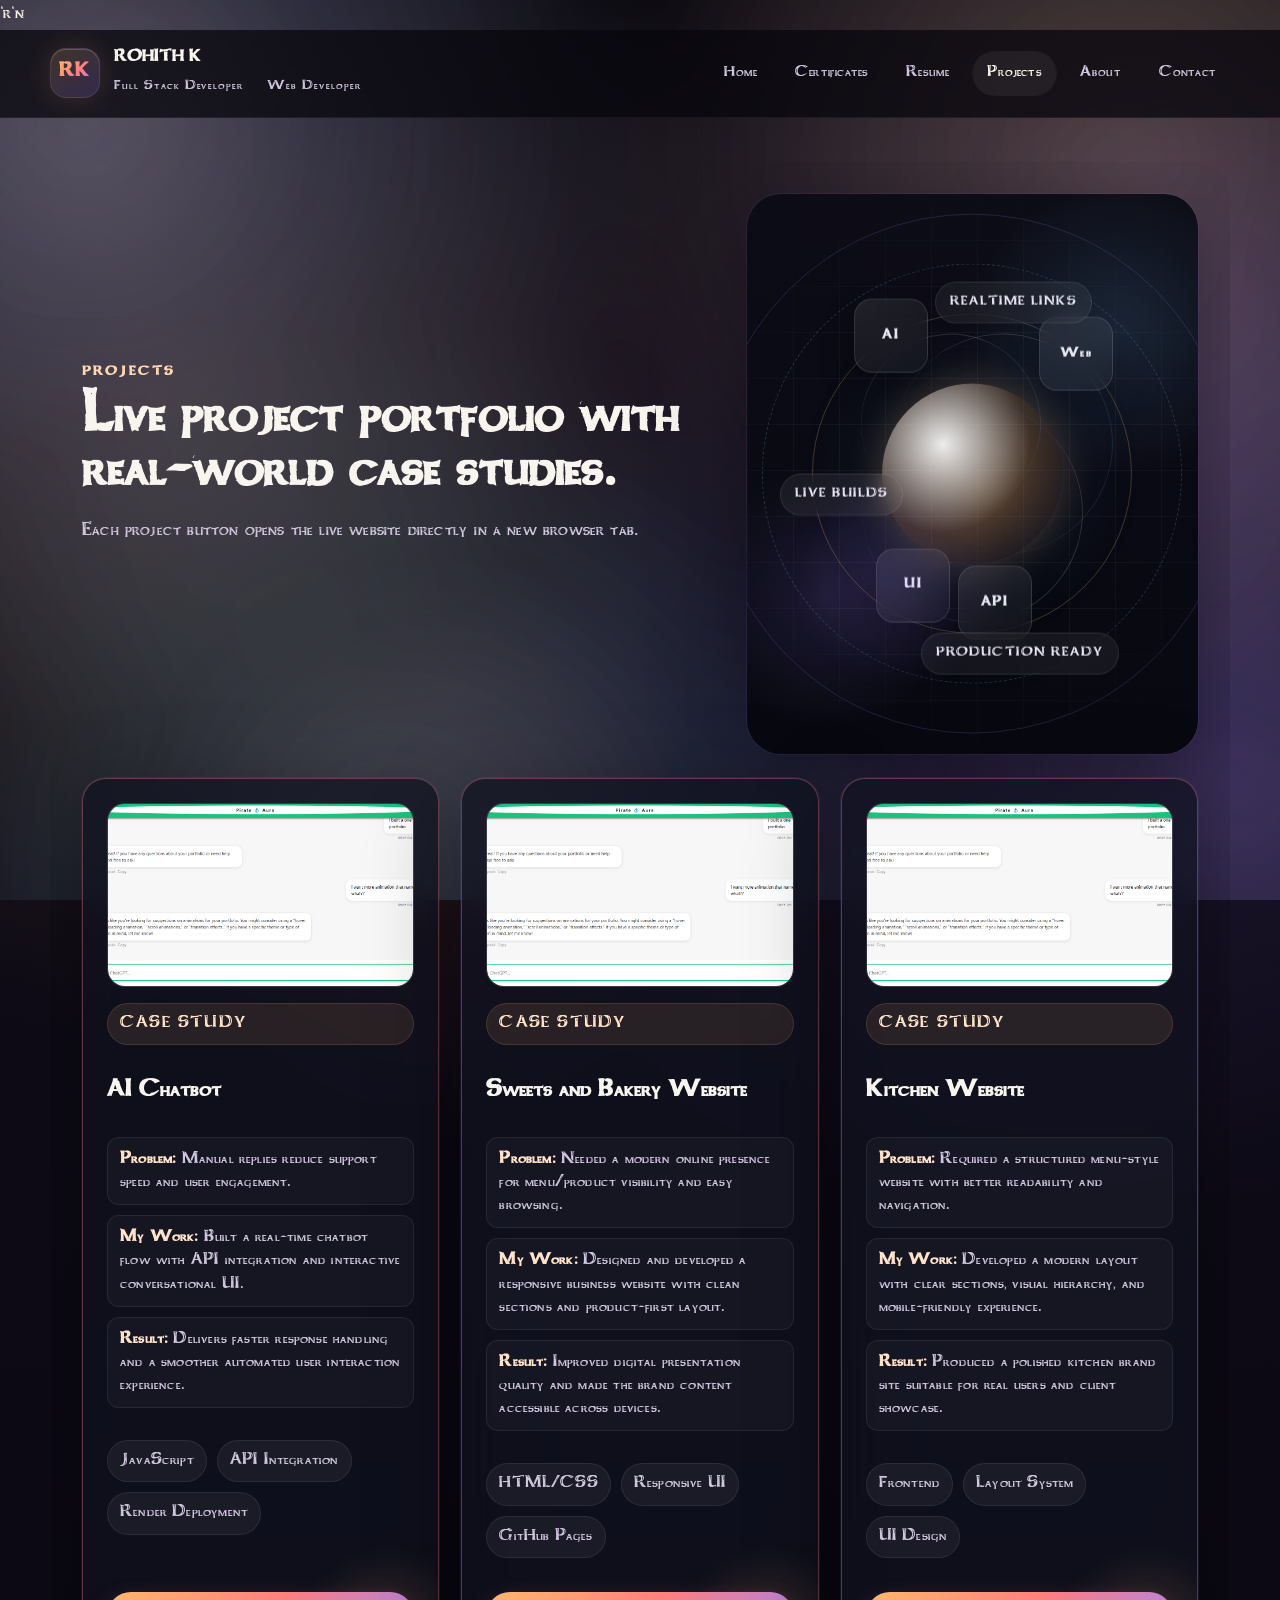
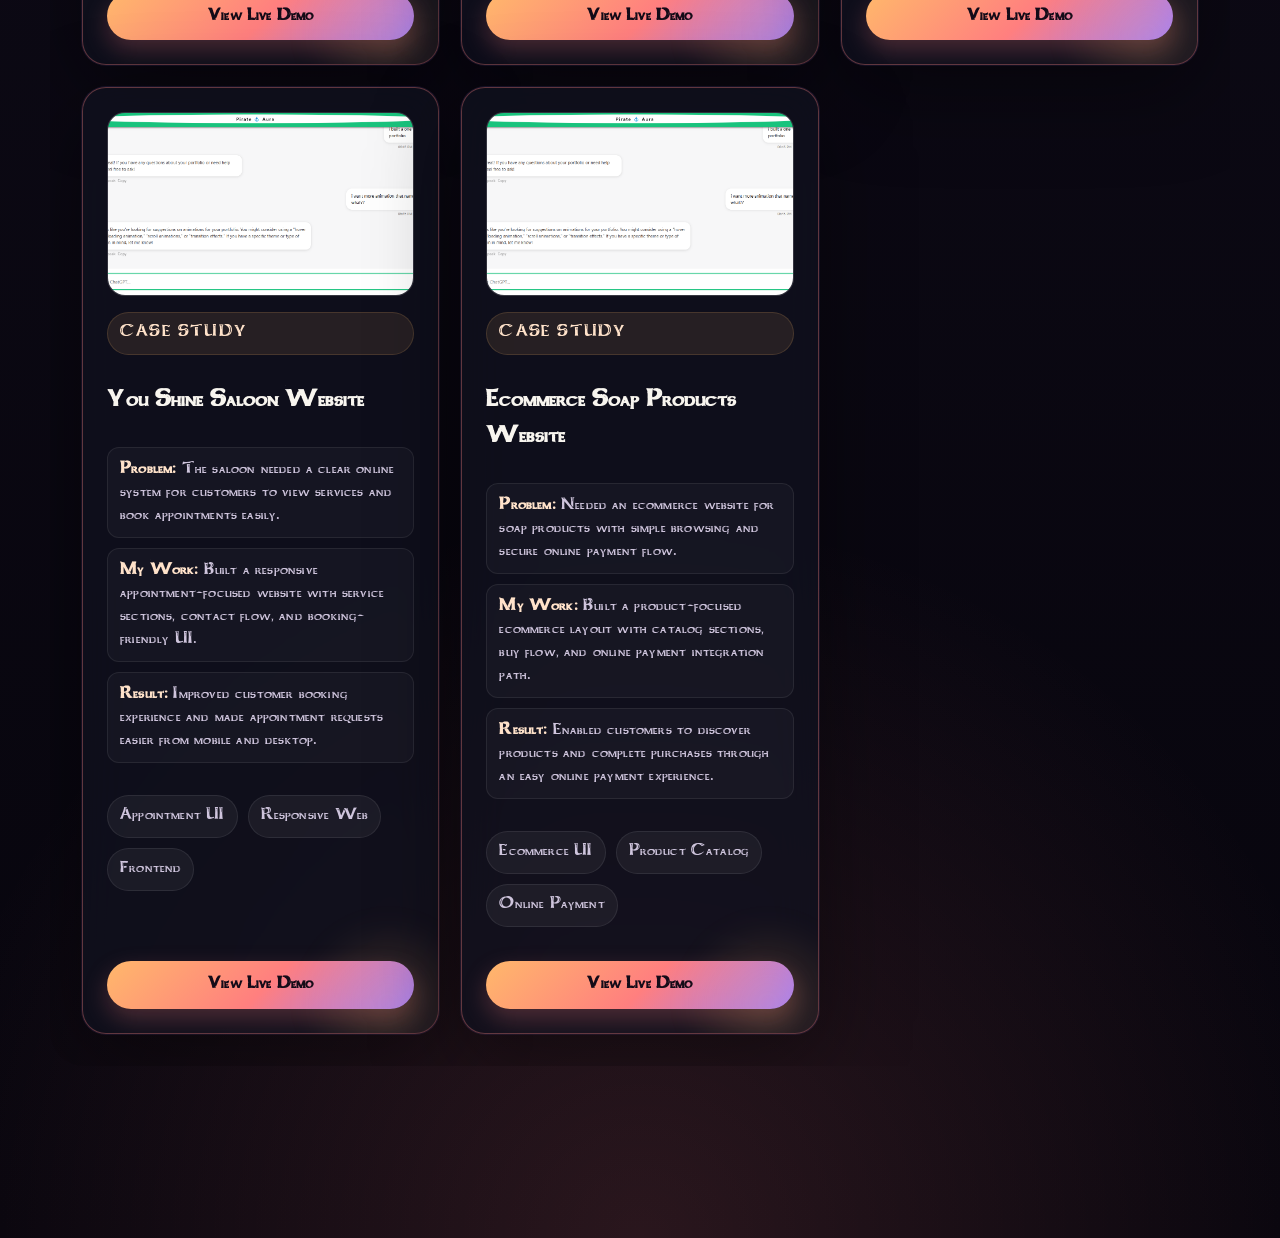
==== commit c8e3e5bc: "Add files via upload" ====
--- a/projects.html
+++ b/projects.html
@@ -59,10 +59,10 @@
                 <div class="tech-row"><span>JavaScript</span><span>API Integration</span><span>Render Deployment</span></div>
                 <a class="button button-primary" href="https://pirate-aura.onrender.com" target="_blank" rel="noreferrer">View Live Demo</a>
               </article>
-              <article class="project-card glass reveal tilt-card">
-                <div class="project-thumb">
-                  <img src="https://image.thum.io/get/width/1200/noanimate/https://rohithgraces.github.io/renugambal/" alt="Sweets and Bakery website project preview screenshot" loading="lazy" />
-                </div>
+              <article class="project-card glass reveal tilt-card">
+                <div class="project-thumb">
+                  <img src="https://s.wordpress.com/mshots/v1/https%3A%2F%2Frohithgraces.github.io%2Frenugambal%2F?w=1200" alt="Sweets and Bakery website project preview screenshot" loading="eager" fetchpriority="high" decoding="async" onerror="this.onerror=null;this.src='assets/project-images/chatbot-screenshot.png';" />
+                </div>
                 <span class="status">Case Study</span>
                 <h3>Sweets and Bakery Website</h3>
                 <div class="case-stack">
@@ -73,10 +73,10 @@
                 <div class="tech-row"><span>HTML/CSS</span><span>Responsive UI</span><span>GitHub Pages</span></div>
                 <a class="button button-primary" href="https://rohithgraces.github.io/renugambal/" target="_blank" rel="noreferrer">View Live Demo</a>
               </article>
-              <article class="project-card glass reveal tilt-card">
-                <div class="project-thumb">
-                  <img src="https://image.thum.io/get/width/1200/noanimate/https://rohithgraces.github.io/kitchen/" alt="Kitchen website project preview screenshot" loading="lazy" />
-                </div>
+              <article class="project-card glass reveal tilt-card">
+                <div class="project-thumb">
+                  <img src="https://s.wordpress.com/mshots/v1/https%3A%2F%2Frohithgraces.github.io%2Fkitchen%2F?w=1200" alt="Kitchen website project preview screenshot" loading="eager" fetchpriority="high" decoding="async" onerror="this.onerror=null;this.src='assets/project-images/chatbot-screenshot.png';" />
+                </div>
                 <span class="status">Case Study</span>
                 <h3>Kitchen Website</h3>
                 <div class="case-stack">
@@ -103,10 +103,10 @@
                 <a class="button button-primary" href="https://rohithpirate.github.io/youshine-saloon/" target="_blank" rel="noreferrer">View Live Demo</a>
               </article>
 
-              <article class="project-card glass reveal tilt-card">
-                <div class="project-thumb">
-                  <img src="https://image.thum.io/get/width/1200/noanimate/https://rohithpirate.github.io/arimaa/" alt="Ecommerce soap products website project preview screenshot" loading="eager" fetchpriority="high" decoding="async" onerror="this.onerror=null;this.src='assets/project-images/chatbot-screenshot.png';" />
-                </div>
+              <article class="project-card glass reveal tilt-card">
+                <div class="project-thumb">
+                  <img src="https://s.wordpress.com/mshots/v1/https%3A%2F%2Frohithpirate.github.io%2Farimaa%2F?w=1200" alt="Ecommerce soap products website project preview screenshot" loading="eager" fetchpriority="high" decoding="async" onerror="this.onerror=null;this.src='assets/project-images/chatbot-screenshot.png';" />
+                </div>
                 <span class="status">Case Study</span>
                 <h3>Ecommerce Soap Products Website</h3>
                 <div class="case-stack">
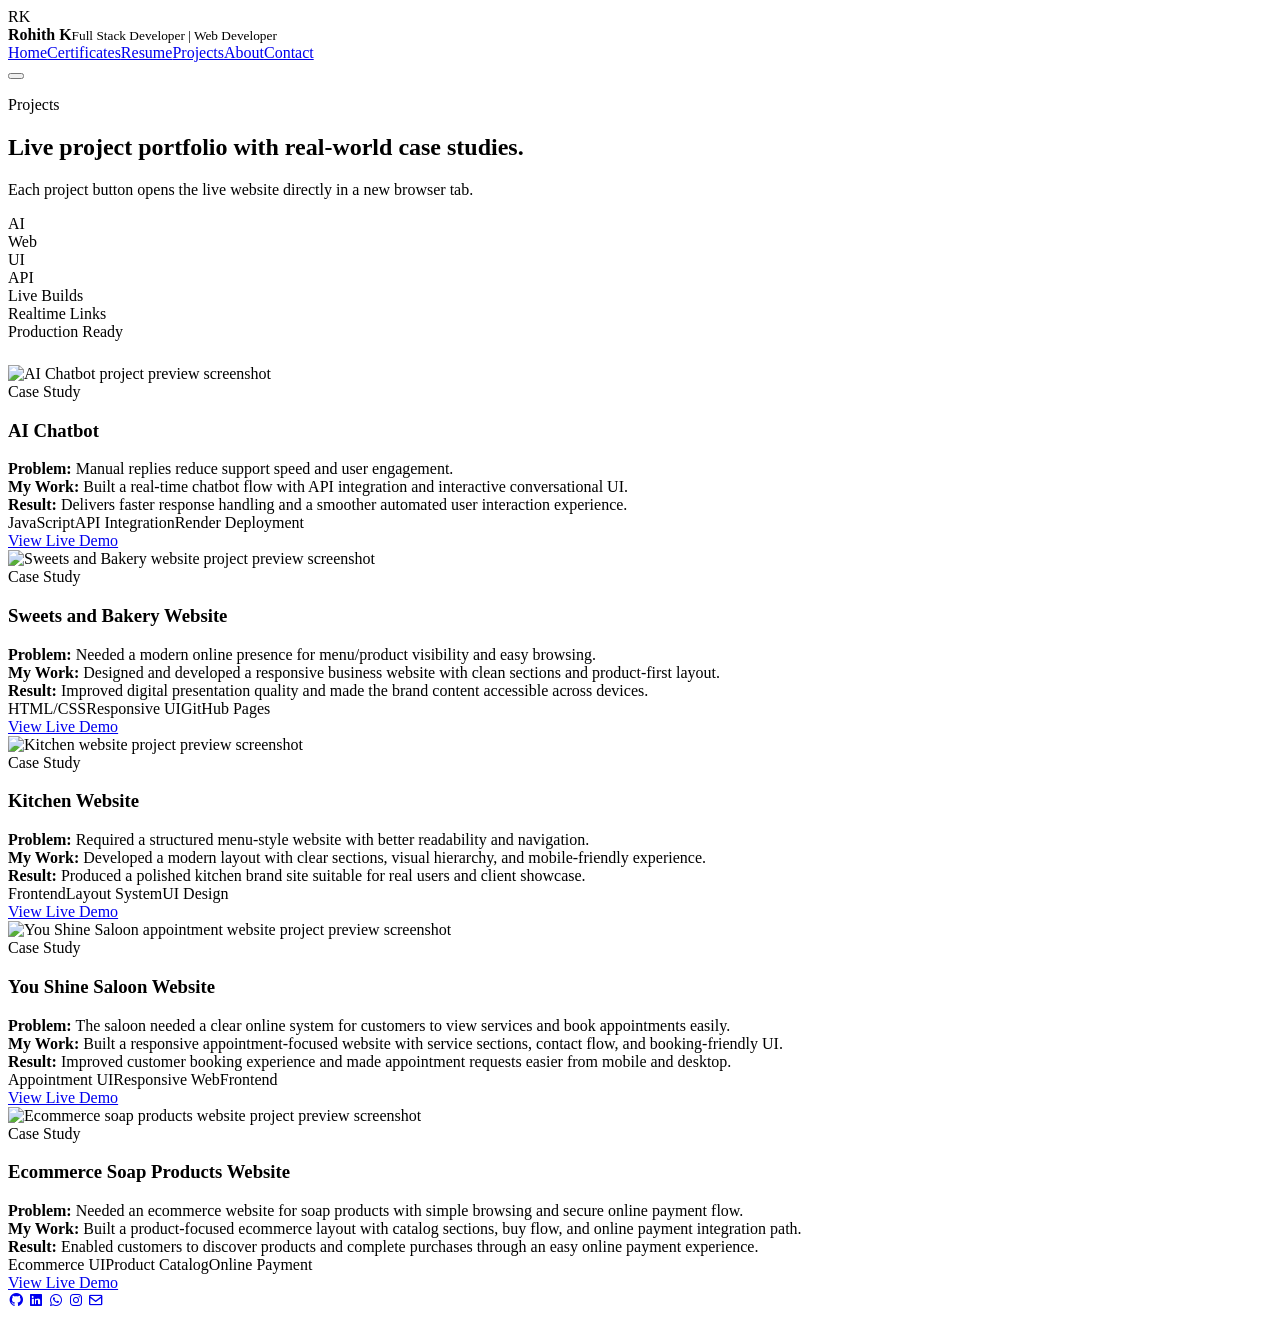
==== commit cee8d232: "Add files via upload" ====
--- a/projects.html
+++ b/projects.html
@@ -5,7 +5,8 @@
   <meta name="viewport" content="width=device-width, initial-scale=1.0" />
   <meta name="description" content="Rohith K projects page with interactive cards linking to live websites." />
   <title>Rohith K | Projects</title>
-  <link href="https://unpkg.com/boxicons@2.1.4/css/boxicons.min.css" rel="stylesheet" />`r`n  <link rel="stylesheet" href="styles.css" />
+  <link href="https://unpkg.com/boxicons@2.1.4/css/boxicons.min.css" rel="stylesheet" />
+  <link rel="stylesheet" href="styles.css" />
 </head>
 <body data-page="projects">
   <div class="orb one"></div><div class="orb two"></div><div class="orb three"></div>
